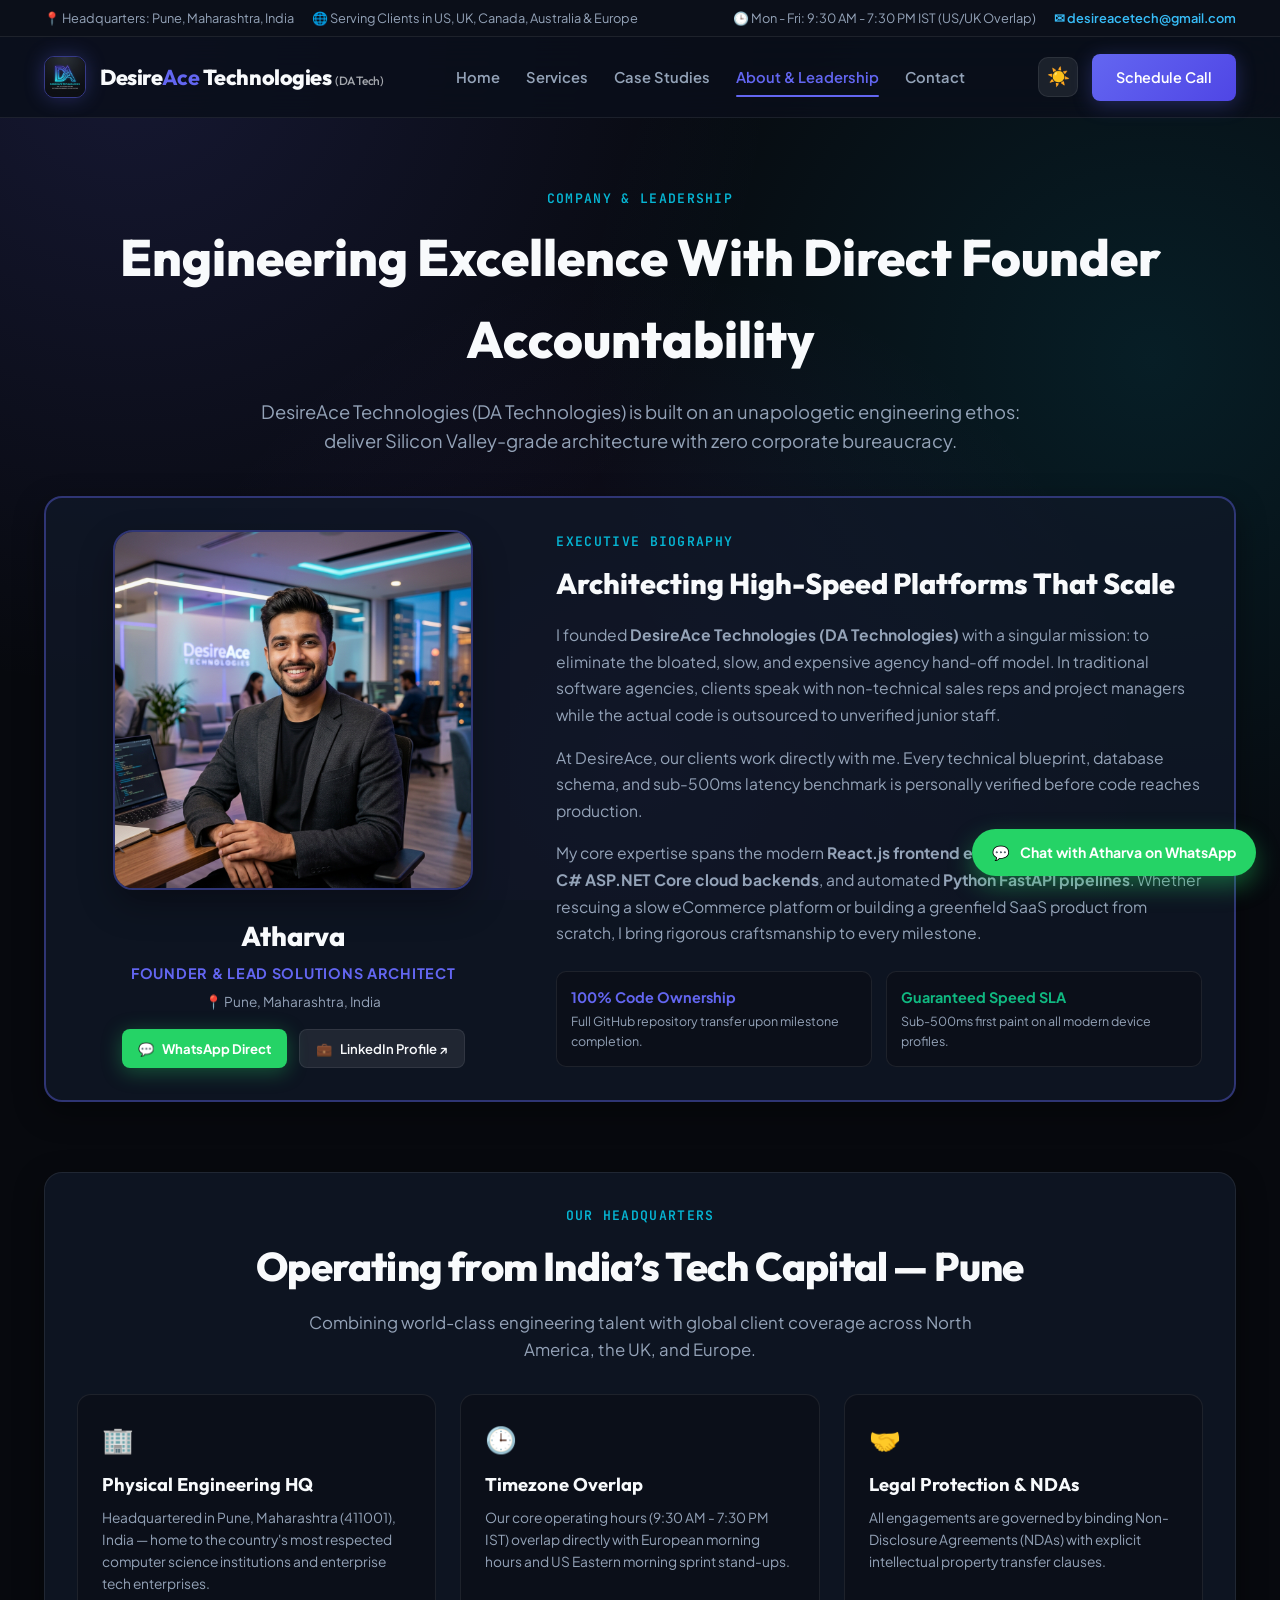
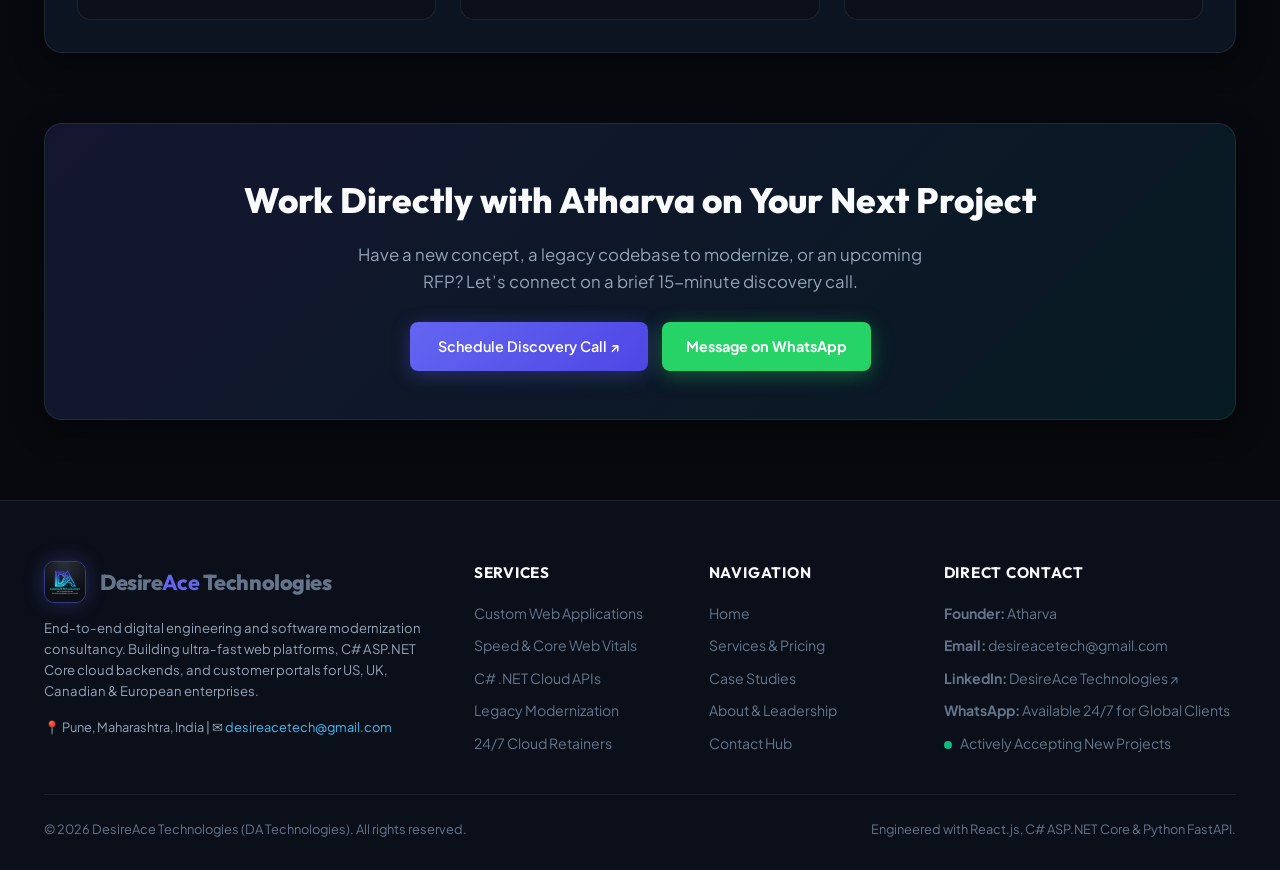
==== about.html @ 4b0fb0dd "Deploy enterprise multi-page website: Light/Dark theme, Services, About, Portfolio, Contact, founder" ====
<!DOCTYPE html>
<html lang="en" data-theme="dark">
<head>
  <meta charset="UTF-8">
  <meta name="viewport" content="width=device-width, initial-scale=1.0">
  
  <title>About & Leadership — DesireAce Technologies</title>
  <meta name="description" content="Meet Atharva, Founder & Lead Solutions Architect at DesireAce Technologies (DA Technologies). Learn about our engineering philosophy, Pune headquarters, and mission to deliver sub-second software for global enterprises.">
  
  <link rel="canonical" href="https://atharvgujare.github.io/desireace-technologies/about.html">
  <link rel="icon" type="image/jpeg" href="assets/logo.jpg">

  <link rel="preconnect" href="https://fonts.googleapis.com">
  <link rel="preconnect" href="https://fonts.gstatic.com" crossorigin>
  <link href="https://fonts.googleapis.com/css2?family=Outfit:wght@300;400;500;600;700;800;900&family=Plus+Jakarta+Sans:wght@300;400;500;600;700&family=JetBrains+Mono:wght@400;500;600&display=swap" rel="stylesheet">

  <link rel="stylesheet" href="css/styles.css">
</head>
<body>

  <!-- Top Utility Bar -->
  <div class="top-bar">
    <div class="container top-bar-inner">
      <div class="top-bar-left">
        <span>📍 Headquarters: Pune, Maharashtra, India</span>
        <span>🌐 Serving Clients in US, UK, Canada, Australia & Europe</span>
      </div>
      <div class="top-bar-right">
        <span>🕒 Mon - Fri: 9:30 AM - 7:30 PM IST (US/UK Overlap)</span>
        <a href="mailto:desireacetech@gmail.com" style="color: var(--accent-blue); font-weight: 600;">✉ desireacetech@gmail.com</a>
      </div>
    </div>
  </div>

  <!-- Navigation -->
  <header>
    <div class="container nav-inner">
      <a href="index.html" class="brand">
        <img src="assets/logo.jpg" alt="DesireAce Technologies Logo">
        <span>Desire<strong style="color: var(--accent-indigo);">Ace</strong> Technologies <span style="font-size: 0.75rem; opacity: 0.65; font-weight: 500;">(DA Tech)</span></span>
      </a>

      <nav class="nav-links">
        <a href="index.html">Home</a>
        <a href="services.html">Services</a>
        <a href="portfolio.html">Case Studies</a>
        <a href="about.html" class="active">About & Leadership</a>
        <a href="contact.html">Contact</a>
      </nav>

      <div class="nav-actions">
        <button class="theme-toggle-btn" aria-label="Toggle Light / Dark Mode">☀️</button>
        <a href="contact.html" class="btn btn-primary">Schedule Call</a>
        <button class="mobile-menu-btn" aria-label="Open Menu">☰</button>
      </div>
    </div>
  </header>

  <!-- Page Hero -->
  <section class="container reveal" style="padding: 70px 0 40px; text-align: center;">
    <div class="section-subtitle">Company & Leadership</div>
    <h1 style="font-family: var(--font-heading); font-size: 3.2rem; font-weight: 800; margin-bottom: 16px;">
      Engineering Excellence With Direct Founder Accountability
    </h1>
    <p style="color: var(--text-muted); font-size: 1.15rem; max-width: 780px; margin: 0 auto;">
      DesireAce Technologies (DA Technologies) is built on an unapologetic engineering ethos: deliver Silicon Valley-grade architecture with zero corporate bureaucracy.
    </p>
  </section>

  <!-- Founder Profile Card Section -->
  <section class="container reveal" style="padding-bottom: 70px;">
    <div class="glass-card" style="display: grid; grid-template-columns: 1fr 1.5fr; gap: 48px; align-items: center; border: 2px solid var(--border-glow);">
      <div style="text-align: center;">
        <img src="assets/founder.jpg" alt="Atharva — Founder of DesireAce Technologies" style="width: 100%; max-width: 360px; border-radius: 20px; object-fit: cover; box-shadow: 0 15px 35px rgba(0,0,0,0.3); border: 2px solid var(--border-glow);">
        
        <div style="margin-top: 18px;">
          <h2 style="font-family: var(--font-heading); font-size: 1.7rem; font-weight: 800;">Atharva</h2>
          <p style="font-size: 0.9rem; color: var(--accent-indigo); font-weight: 700; text-transform: uppercase; letter-spacing: 0.05em; margin-top: 4px;">
            Founder & Lead Solutions Architect
          </p>
          <div style="font-size: 0.85rem; color: var(--text-muted); margin-top: 6px;">
            📍 Pune, Maharashtra, India
          </div>

          <!-- Social and Contact Badges -->
          <div style="display: flex; justify-content: center; gap: 12px; margin-top: 16px; flex-wrap: wrap;">
            <a href="https://wa.me/919999999999?text=Hi%20Atharva%2C%20I%20saw%20your%20profile%20at%20DesireAce%20Technologies%20and%20wanted%20to%20reach%20out." target="_blank" rel="noopener" class="btn btn-whatsapp" style="padding: 8px 16px; font-size: 0.82rem;">
              <span>💬</span> WhatsApp Direct
            </a>
            <a href="https://www.linkedin.com/company/desireace-technologies" target="_blank" rel="noopener" class="btn btn-secondary" style="padding: 8px 16px; font-size: 0.82rem;">
              <span>💼</span> LinkedIn Profile ↗
            </a>
          </div>
        </div>
      </div>

      <div>
        <div class="section-subtitle">Executive Biography</div>
        <h3 style="font-family: var(--font-heading); font-size: 1.8rem; font-weight: 800; margin-bottom: 16px;">
          Architecting High-Speed Platforms That Scale
        </h3>
        <p style="color: var(--text-muted); font-size: 0.98rem; line-height: 1.7; margin-bottom: 16px;">
          I founded <strong>DesireAce Technologies (DA Technologies)</strong> with a singular mission: to eliminate the bloated, slow, and expensive agency hand-off model. In traditional software agencies, clients speak with non-technical sales reps and project managers while the actual code is outsourced to unverified junior staff.
        </p>
        <p style="color: var(--text-muted); font-size: 0.98rem; line-height: 1.7; margin-bottom: 16px;">
          At DesireAce, our clients work directly with me. Every technical blueprint, database schema, and sub-500ms latency benchmark is personally verified before code reaches production.
        </p>
        <p style="color: var(--text-muted); font-size: 0.98rem; line-height: 1.7; margin-bottom: 24px;">
          My core expertise spans the modern <strong>React.js frontend ecosystem</strong>, high-concurrency <strong>C# ASP.NET Core cloud backends</strong>, and automated <strong>Python FastAPI pipelines</strong>. Whether rescuing a slow eCommerce platform or building a greenfield SaaS product from scratch, I bring rigorous craftsmanship to every milestone.
        </p>

        <div style="display: grid; grid-template-columns: 1fr 1fr; gap: 14px;">
          <div style="background: var(--bg-surface); padding: 14px; border-radius: 10px; border: 1px solid var(--border-subtle);">
            <div style="font-weight: 700; font-size: 0.9rem; color: var(--accent-indigo);">100% Code Ownership</div>
            <div style="font-size: 0.78rem; color: var(--text-muted); margin-top: 3px;">Full GitHub repository transfer upon milestone completion.</div>
          </div>
          <div style="background: var(--bg-surface); padding: 14px; border-radius: 10px; border: 1px solid var(--border-subtle);">
            <div style="font-weight: 700; font-size: 0.9rem; color: var(--accent-emerald);">Guaranteed Speed SLA</div>
            <div style="font-size: 0.78rem; color: var(--text-muted); margin-top: 3px;">Sub-500ms first paint on all modern device profiles.</div>
          </div>
        </div>
      </div>
    </div>
  </section>

  <!-- Pune Headquarters & Global Model Section -->
  <section class="container reveal" style="padding-bottom: 70px;">
    <div class="glass-card">
      <div class="section-title" style="margin-bottom: 30px;">
        <div class="section-subtitle">Our Headquarters</div>
        <h2>Operating from India’s Tech Capital — Pune</h2>
        <p>Combining world-class engineering talent with global client coverage across North America, the UK, and Europe.</p>
      </div>

      <div style="display: grid; grid-template-columns: repeat(auto-fit, minmax(280px, 1fr)); gap: 24px;">
        <div style="background: var(--bg-surface); padding: 24px; border-radius: 14px; border: 1px solid var(--border-subtle);">
          <div style="font-size: 1.6rem; margin-bottom: 10px;">🏢</div>
          <h4 style="font-family: var(--font-heading); font-size: 1.15rem; margin-bottom: 8px;">Physical Engineering HQ</h4>
          <p style="font-size: 0.86rem; color: var(--text-muted); line-height: 1.6;">
            Headquartered in Pune, Maharashtra (411001), India — home to the country's most respected computer science institutions and enterprise tech enterprises.
          </p>
        </div>

        <div style="background: var(--bg-surface); padding: 24px; border-radius: 14px; border: 1px solid var(--border-subtle);">
          <div style="font-size: 1.6rem; margin-bottom: 10px;">🕒</div>
          <h4 style="font-family: var(--font-heading); font-size: 1.15rem; margin-bottom: 8px;">Timezone Overlap</h4>
          <p style="font-size: 0.86rem; color: var(--text-muted); line-height: 1.6;">
            Our core operating hours (9:30 AM - 7:30 PM IST) overlap directly with European morning hours and US Eastern morning sprint stand-ups.
          </p>
        </div>

        <div style="background: var(--bg-surface); padding: 24px; border-radius: 14px; border: 1px solid var(--border-subtle);">
          <div style="font-size: 1.6rem; margin-bottom: 10px;">🤝</div>
          <h4 style="font-family: var(--font-heading); font-size: 1.15rem; margin-bottom: 8px;">Legal Protection & NDAs</h4>
          <p style="font-size: 0.86rem; color: var(--text-muted); line-height: 1.6;">
            All engagements are governed by binding Non-Disclosure Agreements (NDAs) with explicit intellectual property transfer clauses.
          </p>
        </div>
      </div>
    </div>
  </section>

  <!-- CTA Banner -->
  <section class="container reveal" style="padding-bottom: 80px;">
    <div class="glass-card" style="text-align: center; padding: 48px; background: linear-gradient(135deg, rgba(99, 102, 241, 0.15), rgba(6, 182, 212, 0.1));">
      <h2 style="font-family: var(--font-heading); font-size: 2.2rem; font-weight: 800; margin-bottom: 14px;">
        Work Directly with Atharva on Your Next Project
      </h2>
      <p style="color: var(--text-muted); font-size: 1.05rem; max-width: 600px; margin: 0 auto 26px;">
        Have a new concept, a legacy codebase to modernize, or an upcoming RFP? Let’s connect on a brief 15-minute discovery call.
      </p>
      <div style="display: flex; justify-content: center; gap: 14px; flex-wrap: wrap;">
        <a href="contact.html" class="btn btn-primary" style="padding: 13px 28px;">Schedule Discovery Call ↗</a>
        <a href="https://wa.me/919999999999?text=Hi%20Atharva%2C%20I%20want%20to%20discuss%20a%20project." target="_blank" rel="noopener" class="btn btn-whatsapp" style="padding: 13px 24px;">Message on WhatsApp</a>
      </div>
    </div>
  </section>

  <!-- Floating WhatsApp Badge -->
  <a href="https://wa.me/919999999999?text=Hi%20Atharva%2C%20I%20visited%20DesireAce%20Technologies%20and%20would%20like%20to%20discuss%20a%20software%20project." target="_blank" rel="noopener" class="whatsapp-float">
    <span>💬</span> Chat with Atharva on WhatsApp
  </a>

  <!-- Footer -->
  <footer>
    <div class="container">
      <div class="footer-grid">
        <div class="footer-col">
          <div class="brand" style="margin-bottom: 14px;">
            <img src="assets/logo.jpg" alt="DesireAce Technologies">
            <span>Desire<strong style="color: var(--accent-indigo);">Ace</strong> Technologies</span>
          </div>
          <p style="font-size: 0.82rem; color: var(--text-muted); line-height: 1.6; margin-bottom: 16px;">
            End-to-end digital engineering and software modernization consultancy. Building ultra-fast web platforms, C# ASP.NET Core cloud backends, and customer portals for US, UK, Canadian & European enterprises.
          </p>
          <div style="font-size: 0.8rem; color: var(--text-muted);">
            📍 Pune, Maharashtra, India | ✉ <a href="mailto:desireacetech@gmail.com" style="color: var(--accent-blue);">desireacetech@gmail.com</a>
          </div>
        </div>

        <div class="footer-col">
          <h5>Services</h5>
          <ul>
            <li><a href="services.html#web-apps">Custom Web Applications</a></li>
            <li><a href="services.html#speed">Speed & Core Web Vitals</a></li>
            <li><a href="services.html#cloud">C# .NET Cloud APIs</a></li>
            <li><a href="services.html#migration">Legacy Modernization</a></li>
            <li><a href="services.html#retainers">24/7 Cloud Retainers</a></li>
          </ul>
        </div>

        <div class="footer-col">
          <h5>Navigation</h5>
          <ul>
            <li><a href="index.html">Home</a></li>
            <li><a href="services.html">Services & Pricing</a></li>
            <li><a href="portfolio.html">Case Studies</a></li>
            <li><a href="about.html">About & Leadership</a></li>
            <li><a href="contact.html">Contact Hub</a></li>
          </ul>
        </div>

        <div class="footer-col">
          <h5>Direct Contact</h5>
          <ul>
            <li><strong>Founder:</strong> Atharva</li>
            <li><strong>Email:</strong> <a href="mailto:desireacetech@gmail.com">desireacetech@gmail.com</a></li>
            <li><strong>LinkedIn:</strong> <a href="https://www.linkedin.com/company/desireace-technologies" target="_blank" rel="noopener">DesireAce Technologies ↗</a></li>
            <li><strong>WhatsApp:</strong> Available 24/7 for Global Clients</li>
            <li><span style="display: inline-block; width: 8px; height: 8px; border-radius: 50%; background: #10b981; margin-right: 6px;"></span> Actively Accepting New Projects</li>
          </ul>
        </div>
      </div>

      <div style="border-top: 1px solid var(--border-subtle); padding-top: 24px; display: flex; justify-content: space-between; align-items: center; flex-wrap: wrap; gap: 12px; font-size: 0.8rem;">
        <p>© 2026 DesireAce Technologies (DA Technologies). All rights reserved.</p>
        <p>Engineered with React.js, C# ASP.NET Core & Python FastAPI.</p>
      </div>
    </div>
  </footer>

  <script src="js/main.js"></script>
</body>
</html>
---- css/styles.css ----
:root, [data-theme="dark"] {
  --font-sans: 'Plus Jakarta Sans', -apple-system, BlinkMacSystemFont, sans-serif;
  --font-heading: 'Outfit', -apple-system, BlinkMacSystemFont, sans-serif;
  --font-mono: 'JetBrains Mono', monospace;

  --bg-dark: #07090e;
  --bg-surface: #0b0f19;
  --bg-card: rgba(16, 24, 40, 0.75);
  --bg-card-hover: rgba(26, 38, 62, 0.9);
  --bg-glass: rgba(10, 15, 26, 0.85);

  --accent-indigo: #6366f1;
  --accent-cyan: #06b6d4;
  --accent-blue: #38bdf8;
  --accent-purple: #8b5cf6;
  --accent-emerald: #10b981;
  --accent-amber: #f59e0b;

  --border-subtle: rgba(255, 255, 255, 0.08);
  --border-glow: rgba(99, 102, 241, 0.4);

  --text-main: #f8fafc;
  --text-muted: #94a3b8;
  --text-subtle: #64748b;

  --card-shadow: 0 10px 30px rgba(0, 0, 0, 0.4);
  --theme-toggle-bg: rgba(255, 255, 255, 0.08);
}

[data-theme="light"] {
  --bg-dark: #ffffff;
  --bg-surface: #f8fafc;
  --bg-card: #ffffff;
  --bg-card-hover: #f1f5f9;
  --bg-glass: rgba(255, 255, 255, 0.9);

  --accent-indigo: #4f46e5;
  --accent-cyan: #0284c7;
  --accent-blue: #0284c7;
  --accent-purple: #7c3aed;
  --accent-emerald: #059669;
  --accent-amber: #d97706;

  --border-subtle: rgba(15, 23, 42, 0.1);
  --border-glow: rgba(79, 70, 229, 0.3);

  --text-main: #0f172a;
  --text-muted: #475569;
  --text-subtle: #64748b;

  --card-shadow: 0 10px 25px rgba(15, 23, 42, 0.06);
  --theme-toggle-bg: rgba(15, 23, 42, 0.06);
}

* {
  box-sizing: border-box;
  margin: 0;
  padding: 0;
}

html {
  scroll-behavior: smooth;
}

body {
  font-family: var(--font-sans);
  background-color: var(--bg-dark);
  color: var(--text-main);
  line-height: 1.6;
  overflow-x: hidden;
  transition: background-color 0.3s ease, color 0.3s ease;
}

[data-theme="dark"] body {
  background-image: 
    radial-gradient(circle at 10% 5%, rgba(99, 102, 241, 0.16) 0%, transparent 45%),
    radial-gradient(circle at 90% 40%, rgba(6, 182, 212, 0.12) 0%, transparent 45%),
    radial-gradient(circle at 50% 85%, rgba(139, 92, 246, 0.1) 0%, transparent 50%);
  background-attachment: fixed;
}

[data-theme="light"] body {
  background-image: 
    radial-gradient(circle at 10% 5%, rgba(99, 102, 241, 0.06) 0%, transparent 45%),
    radial-gradient(circle at 90% 40%, rgba(6, 182, 212, 0.05) 0%, transparent 45%);
  background-attachment: fixed;
}

a {
  color: inherit;
  text-decoration: none;
}

.container {
  max-width: 1240px;
  margin: 0 auto;
  padding: 0 24px;
}

/* Scroll Animations */
.reveal {
  opacity: 0;
  transform: translateY(28px);
  transition: opacity 0.7s cubic-bezier(0.16, 1, 0.3, 1), transform 0.7s cubic-bezier(0.16, 1, 0.3, 1);
  will-change: opacity, transform;
}

.reveal.active {
  opacity: 1;
  transform: translateY(0);
}

/* Top Utility Bar */
.top-bar {
  background: var(--bg-surface);
  border-bottom: 1px solid var(--border-subtle);
  font-size: 0.8rem;
  color: var(--text-muted);
  padding: 8px 0;
  transition: background 0.3s ease;
}

.top-bar-inner {
  display: flex;
  justify-content: space-between;
  align-items: center;
  flex-wrap: wrap;
  gap: 12px;
}

.top-bar-left, .top-bar-right {
  display: flex;
  gap: 18px;
  align-items: center;
}

/* Header & Nav */
header {
  position: sticky;
  top: 0;
  z-index: 1000;
  background: var(--bg-glass);
  backdrop-filter: blur(20px);
  -webkit-backdrop-filter: blur(20px);
  border-bottom: 1px solid var(--border-subtle);
  transition: background 0.3s ease, border-color 0.3s ease;
}

.nav-inner {
  display: flex;
  align-items: center;
  justify-content: space-between;
  height: 80px;
}

.brand {
  display: flex;
  align-items: center;
  gap: 14px;
  font-family: var(--font-heading);
  font-size: 1.35rem;
  font-weight: 800;
  letter-spacing: -0.02em;
}

.brand img {
  width: 42px;
  height: 42px;
  border-radius: 10px;
  object-fit: cover;
  border: 1px solid rgba(99, 102, 241, 0.5);
  box-shadow: 0 0 20px rgba(99, 102, 241, 0.3);
}

.nav-links {
  display: flex;
  align-items: center;
  gap: 26px;
  font-size: 0.92rem;
  font-weight: 600;
  color: var(--text-muted);
}

.nav-links a {
  padding: 6px 0;
  position: relative;
  transition: color 0.2s ease;
}

.nav-links a:hover, .nav-links a.active {
  color: var(--accent-indigo);
}

.nav-links a.active::after {
  content: '';
  position: absolute;
  bottom: -2px;
  left: 0;
  width: 100%;
  height: 2px;
  background: var(--accent-indigo);
  border-radius: 2px;
}

.nav-actions {
  display: flex;
  align-items: center;
  gap: 14px;
}

/* Theme Toggle Button */
.theme-toggle-btn {
  background: var(--theme-toggle-bg);
  border: 1px solid var(--border-subtle);
  color: var(--text-main);
  width: 40px;
  height: 40px;
  border-radius: 10px;
  display: flex;
  align-items: center;
  justify-content: center;
  cursor: pointer;
  font-size: 1.15rem;
  transition: all 0.25s ease;
}

.theme-toggle-btn:hover {
  transform: scale(1.06);
  border-color: var(--accent-indigo);
}

/* Buttons */
.btn {
  display: inline-flex;
  align-items: center;
  justify-content: center;
  gap: 8px;
  padding: 12px 24px;
  border-radius: 8px;
  font-family: var(--font-sans);
  font-size: 0.9rem;
  font-weight: 600;
  cursor: pointer;
  transition: all 0.25s cubic-bezier(0.16, 1, 0.3, 1);
  border: none;
}

.btn-primary {
  background: linear-gradient(135deg, var(--accent-indigo), #4f46e5);
  color: #ffffff !important;
  box-shadow: 0 4px 20px rgba(99, 102, 241, 0.3);
}

.btn-primary:hover {
  transform: translateY(-2px);
  box-shadow: 0 6px 25px rgba(99, 102, 241, 0.45);
}

.btn-secondary {
  background: var(--theme-toggle-bg);
  color: var(--text-main);
  border: 1px solid var(--border-subtle);
}

.btn-secondary:hover {
  background: rgba(99, 102, 241, 0.1);
  border-color: var(--accent-indigo);
}

.btn-whatsapp {
  background: #25d366;
  color: #ffffff !important;
  box-shadow: 0 4px 20px rgba(37, 211, 102, 0.35);
  font-weight: 700;
}

.btn-whatsapp:hover {
  background: #20ba5a;
  transform: translateY(-2px);
}

/* Section Common Styling */
.section-title {
  text-align: center;
  margin-bottom: 50px;
}

.section-subtitle {
  font-size: 0.82rem;
  font-family: var(--font-mono);
  color: var(--accent-cyan);
  text-transform: uppercase;
  letter-spacing: 0.1em;
  margin-bottom: 8px;
  font-weight: 600;
}

.section-title h2 {
  font-family: var(--font-heading);
  font-size: 2.5rem;
  font-weight: 800;
  letter-spacing: -0.02em;
  margin-bottom: 12px;
  color: var(--text-main);
}

.section-title p {
  color: var(--text-muted);
  max-width: 680px;
  margin: 0 auto;
  font-size: 1.05rem;
}

/* Cards & Glass Panels */
.glass-card {
  background: var(--bg-card);
  border: 1px solid var(--border-subtle);
  border-radius: 18px;
  padding: 32px;
  box-shadow: var(--card-shadow);
  backdrop-filter: blur(14px);
  transition: all 0.3s ease;
}

.glass-card:hover {
  border-color: var(--border-glow);
  transform: translateY(-4px);
}

/* Floating WhatsApp Badge */
.whatsapp-float {
  position: fixed;
  bottom: 24px;
  right: 24px;
  background: #25d366;
  color: #fff;
  border-radius: 50px;
  padding: 12px 20px;
  display: flex;
  align-items: center;
  gap: 10px;
  font-weight: 700;
  font-size: 0.88rem;
  box-shadow: 0 10px 25px rgba(37, 211, 102, 0.4);
  z-index: 9999;
  transition: all 0.25s ease;
}

.whatsapp-float:hover {
  transform: translateY(-3px) scale(1.03);
  box-shadow: 0 14px 30px rgba(37, 211, 102, 0.55);
}

/* Footer */
footer {
  border-top: 1px solid var(--border-subtle);
  background: var(--bg-surface);
  padding: 60px 0 30px;
  color: var(--text-subtle);
  font-size: 0.88rem;
  transition: background 0.3s ease;
}

.footer-grid {
  display: grid;
  grid-template-columns: 2fr 1fr 1fr 1.5fr;
  gap: 40px;
  margin-bottom: 40px;
}

.footer-col h5 {
  color: var(--text-main);
  font-family: var(--font-heading);
  font-size: 0.95rem;
  font-weight: 700;
  margin-bottom: 16px;
  text-transform: uppercase;
  letter-spacing: 0.05em;
}

.footer-col ul {
  list-style: none;
  display: flex;
  flex-direction: column;
  gap: 10px;
}

.footer-col ul a:hover {
  color: var(--accent-indigo);
}

/* Mobile Responsive */
.mobile-menu-btn {
  display: none;
  background: none;
  border: none;
  color: var(--text-main);
  font-size: 1.5rem;
  cursor: pointer;
}

@media (max-width: 960px) {
  .nav-links { display: none; }
  .mobile-menu-btn { display: block; }
  .footer-grid { grid-template-columns: 1fr 1fr; }
}

@media (max-width: 640px) {
  .footer-grid { grid-template-columns: 1fr; }
  .top-bar-left { display: none; }
}
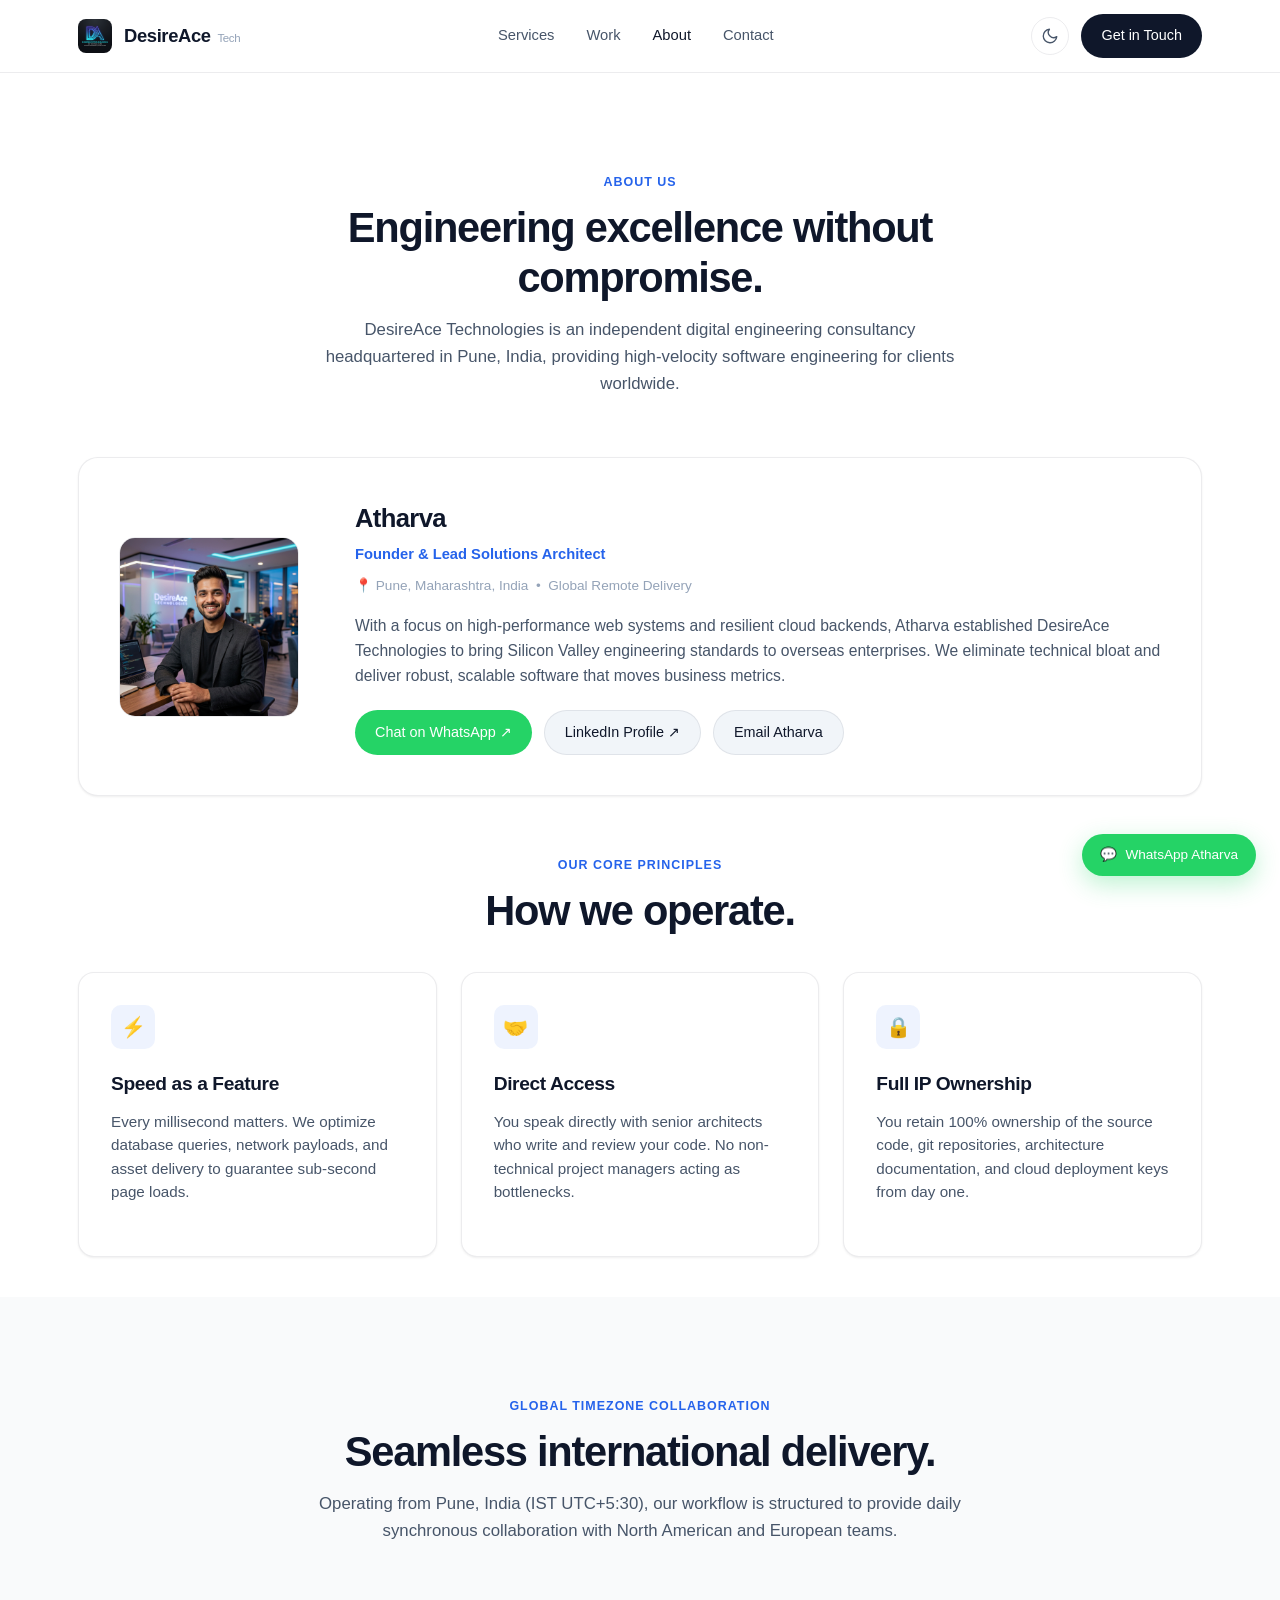
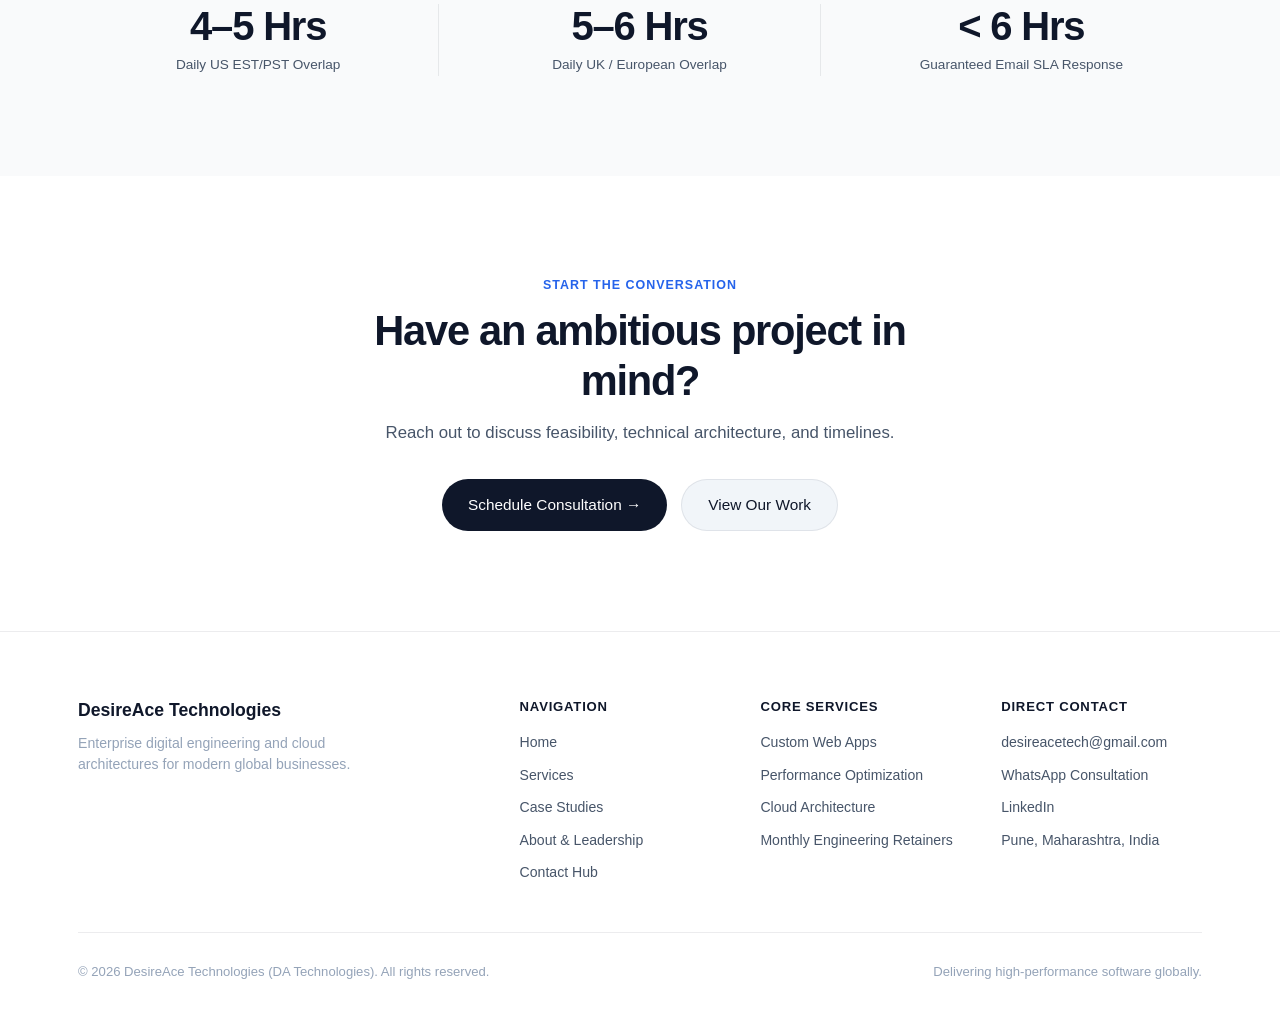
==== commit dbda1c3d: "Overhaul design to ultra-clean Apple/Linear minimalist aesthetic: remove top bar, SVG theme toggle, " ====
--- a/about.html
+++ b/about.html
@@ -1,219 +1,150 @@
 <!DOCTYPE html>
-<html lang="en" data-theme="dark">
+<html lang="en" data-theme="light">
 <head>
   <meta charset="UTF-8">
   <meta name="viewport" content="width=device-width, initial-scale=1.0">
-  
   <title>About & Leadership — DesireAce Technologies</title>
-  <meta name="description" content="Meet Atharva, Founder & Lead Solutions Architect at DesireAce Technologies (DA Technologies). Learn about our engineering philosophy, Pune headquarters, and mission to deliver sub-second software for global enterprises.">
-  
-  <link rel="canonical" href="https://atharvgujare.github.io/desireace-technologies/about.html">
+  <meta name="description" content="Meet Atharva, Founder & Lead Solutions Architect at DesireAce Technologies, a digital engineering consultancy based in Pune, India.">
+  <link rel="stylesheet" href="css/styles.css">
   <link rel="icon" type="image/jpeg" href="assets/logo.jpg">
-
-  <link rel="preconnect" href="https://fonts.googleapis.com">
-  <link rel="preconnect" href="https://fonts.gstatic.com" crossorigin>
-  <link href="https://fonts.googleapis.com/css2?family=Outfit:wght@300;400;500;600;700;800;900&family=Plus+Jakarta+Sans:wght@300;400;500;600;700&family=JetBrains+Mono:wght@400;500;600&display=swap" rel="stylesheet">
-
-  <link rel="stylesheet" href="css/styles.css">
 </head>
 <body>
 
-  <!-- Top Utility Bar -->
-  <div class="top-bar">
-    <div class="container top-bar-inner">
-      <div class="top-bar-left">
-        <span>📍 Headquarters: Pune, Maharashtra, India</span>
-        <span>🌐 Serving Clients in US, UK, Canada, Australia & Europe</span>
-      </div>
-      <div class="top-bar-right">
-        <span>🕒 Mon - Fri: 9:30 AM - 7:30 PM IST (US/UK Overlap)</span>
-        <a href="mailto:desireacetech@gmail.com" style="color: var(--accent-blue); font-weight: 600;">✉ desireacetech@gmail.com</a>
-      </div>
-    </div>
-  </div>
-
-  <!-- Navigation -->
+  <!-- Navigation Header -->
   <header>
     <div class="container nav-inner">
       <a href="index.html" class="brand">
-        <img src="assets/logo.jpg" alt="DesireAce Technologies Logo">
-        <span>Desire<strong style="color: var(--accent-indigo);">Ace</strong> Technologies <span style="font-size: 0.75rem; opacity: 0.65; font-weight: 500;">(DA Tech)</span></span>
+        <img src="assets/logo.jpg" alt="DesireAce Technologies">
+        <span>DesireAce <span class="brand-badge">Tech</span></span>
       </a>
 
       <nav class="nav-links">
-        <a href="index.html">Home</a>
         <a href="services.html">Services</a>
-        <a href="portfolio.html">Case Studies</a>
-        <a href="about.html" class="active">About & Leadership</a>
+        <a href="portfolio.html">Work</a>
+        <a href="about.html">About</a>
         <a href="contact.html">Contact</a>
       </nav>
 
       <div class="nav-actions">
-        <button class="theme-toggle-btn" aria-label="Toggle Light / Dark Mode">☀️</button>
-        <a href="contact.html" class="btn btn-primary">Schedule Call</a>
-        <button class="mobile-menu-btn" aria-label="Open Menu">☰</button>
+        <button class="theme-toggle-btn" id="theme-toggle" aria-label="Toggle theme"></button>
+        <a href="contact.html" class="btn btn-primary">Get in Touch</a>
+        <button class="mobile-menu-btn" aria-label="Open menu">
+          <svg viewBox="0 0 24 24"><line x1="3" y1="12" x2="21" y2="12"></line><line x1="3" y1="6" x2="21" y2="6"></line><line x1="3" y1="18" x2="21" y2="18"></line></svg>
+        </button>
       </div>
     </div>
   </header>
 
-  <!-- Page Hero -->
-  <section class="container reveal" style="padding: 70px 0 40px; text-align: center;">
-    <div class="section-subtitle">Company & Leadership</div>
-    <h1 style="font-family: var(--font-heading); font-size: 3.2rem; font-weight: 800; margin-bottom: 16px;">
-      Engineering Excellence With Direct Founder Accountability
-    </h1>
-    <p style="color: var(--text-muted); font-size: 1.15rem; max-width: 780px; margin: 0 auto;">
-      DesireAce Technologies (DA Technologies) is built on an unapologetic engineering ethos: deliver Silicon Valley-grade architecture with zero corporate bureaucracy.
-    </p>
-  </section>
+  <!-- Page Header -->
+  <section class="section" style="padding-bottom: 40px;">
+    <div class="container">
+      <div class="section-header">
+        <span class="section-tag">ABOUT US</span>
+        <h2>Engineering excellence without compromise.</h2>
+        <p>DesireAce Technologies is an independent digital engineering consultancy headquartered in Pune, India, providing high-velocity software engineering for clients worldwide.</p>
+      </div>
 
-  <!-- Founder Profile Card Section -->
-  <section class="container reveal" style="padding-bottom: 70px;">
-    <div class="glass-card" style="display: grid; grid-template-columns: 1fr 1.5fr; gap: 48px; align-items: center; border: 2px solid var(--border-glow);">
-      <div style="text-align: center;">
-        <img src="assets/founder.jpg" alt="Atharva — Founder of DesireAce Technologies" style="width: 100%; max-width: 360px; border-radius: 20px; object-fit: cover; box-shadow: 0 15px 35px rgba(0,0,0,0.3); border: 2px solid var(--border-glow);">
-        
-        <div style="margin-top: 18px;">
-          <h2 style="font-family: var(--font-heading); font-size: 1.7rem; font-weight: 800;">Atharva</h2>
-          <p style="font-size: 0.9rem; color: var(--accent-indigo); font-weight: 700; text-transform: uppercase; letter-spacing: 0.05em; margin-top: 4px;">
-            Founder & Lead Solutions Architect
+      <!-- Executive Leadership Card -->
+      <div class="founder-card" style="margin-bottom: 60px;">
+        <img src="assets/founder.jpg" alt="Atharva - Founder & Lead Solutions Architect" class="founder-photo">
+        <div class="founder-info">
+          <h3>Atharva</h3>
+          <div class="founder-title">Founder & Lead Solutions Architect</div>
+          <div class="founder-location">📍 Pune, Maharashtra, India &nbsp;•&nbsp; Global Remote Delivery</div>
+          <p class="founder-bio">
+            With a focus on high-performance web systems and resilient cloud backends, Atharva established DesireAce Technologies to bring Silicon Valley engineering standards to overseas enterprises. We eliminate technical bloat and deliver robust, scalable software that moves business metrics.
           </p>
-          <div style="font-size: 0.85rem; color: var(--text-muted); margin-top: 6px;">
-            📍 Pune, Maharashtra, India
-          </div>
-
-          <!-- Social and Contact Badges -->
-          <div style="display: flex; justify-content: center; gap: 12px; margin-top: 16px; flex-wrap: wrap;">
-            <a href="https://wa.me/919999999999?text=Hi%20Atharva%2C%20I%20saw%20your%20profile%20at%20DesireAce%20Technologies%20and%20wanted%20to%20reach%20out." target="_blank" rel="noopener" class="btn btn-whatsapp" style="padding: 8px 16px; font-size: 0.82rem;">
-              <span>💬</span> WhatsApp Direct
-            </a>
-            <a href="https://www.linkedin.com/company/desireace-technologies" target="_blank" rel="noopener" class="btn btn-secondary" style="padding: 8px 16px; font-size: 0.82rem;">
-              <span>💼</span> LinkedIn Profile ↗
-            </a>
+          <div class="founder-actions">
+            <a href="https://wa.me/919999999999?text=Hi%20Atharva%2C%20I%20would%20like%20to%20discuss%20a%20project." target="_blank" rel="noopener" class="btn btn-whatsapp">Chat on WhatsApp ↗</a>
+            <a href="https://www.linkedin.com/company/desireace-technologies" target="_blank" rel="noopener" class="btn btn-secondary">LinkedIn Profile ↗</a>
+            <a href="mailto:desireacetech@gmail.com" class="btn btn-secondary">Email Atharva</a>
           </div>
         </div>
       </div>
 
-      <div>
-        <div class="section-subtitle">Executive Biography</div>
-        <h3 style="font-family: var(--font-heading); font-size: 1.8rem; font-weight: 800; margin-bottom: 16px;">
-          Architecting High-Speed Platforms That Scale
-        </h3>
-        <p style="color: var(--text-muted); font-size: 0.98rem; line-height: 1.7; margin-bottom: 16px;">
-          I founded <strong>DesireAce Technologies (DA Technologies)</strong> with a singular mission: to eliminate the bloated, slow, and expensive agency hand-off model. In traditional software agencies, clients speak with non-technical sales reps and project managers while the actual code is outsourced to unverified junior staff.
-        </p>
-        <p style="color: var(--text-muted); font-size: 0.98rem; line-height: 1.7; margin-bottom: 16px;">
-          At DesireAce, our clients work directly with me. Every technical blueprint, database schema, and sub-500ms latency benchmark is personally verified before code reaches production.
-        </p>
-        <p style="color: var(--text-muted); font-size: 0.98rem; line-height: 1.7; margin-bottom: 24px;">
-          My core expertise spans the modern <strong>React.js frontend ecosystem</strong>, high-concurrency <strong>C# ASP.NET Core cloud backends</strong>, and automated <strong>Python FastAPI pipelines</strong>. Whether rescuing a slow eCommerce platform or building a greenfield SaaS product from scratch, I bring rigorous craftsmanship to every milestone.
-        </p>
+      <!-- Engineering Principles Grid -->
+      <div class="section-header" style="margin-bottom: 36px;">
+        <span class="section-tag">OUR CORE PRINCIPLES</span>
+        <h2>How we operate.</h2>
+      </div>
 
-        <div style="display: grid; grid-template-columns: 1fr 1fr; gap: 14px;">
-          <div style="background: var(--bg-surface); padding: 14px; border-radius: 10px; border: 1px solid var(--border-subtle);">
-            <div style="font-weight: 700; font-size: 0.9rem; color: var(--accent-indigo);">100% Code Ownership</div>
-            <div style="font-size: 0.78rem; color: var(--text-muted); margin-top: 3px;">Full GitHub repository transfer upon milestone completion.</div>
-          </div>
-          <div style="background: var(--bg-surface); padding: 14px; border-radius: 10px; border: 1px solid var(--border-subtle);">
-            <div style="font-weight: 700; font-size: 0.9rem; color: var(--accent-emerald);">Guaranteed Speed SLA</div>
-            <div style="font-size: 0.78rem; color: var(--text-muted); margin-top: 3px;">Sub-500ms first paint on all modern device profiles.</div>
-          </div>
+      <div class="cards-grid">
+        <div class="card">
+          <div class="card-icon">⚡</div>
+          <h3>Speed as a Feature</h3>
+          <p>Every millisecond matters. We optimize database queries, network payloads, and asset delivery to guarantee sub-second page loads.</p>
+        </div>
+
+        <div class="card">
+          <div class="card-icon">🤝</div>
+          <h3>Direct Access</h3>
+          <p>You speak directly with senior architects who write and review your code. No non-technical project managers acting as bottlenecks.</p>
+        </div>
+
+        <div class="card">
+          <div class="card-icon">🔒</div>
+          <h3>Full IP Ownership</h3>
+          <p>You retain 100% ownership of the source code, git repositories, architecture documentation, and cloud deployment keys from day one.</p>
         </div>
       </div>
     </div>
   </section>
 
-  <!-- Pune Headquarters & Global Model Section -->
-  <section class="container reveal" style="padding-bottom: 70px;">
-    <div class="glass-card">
-      <div class="section-title" style="margin-bottom: 30px;">
-        <div class="section-subtitle">Our Headquarters</div>
-        <h2>Operating from India’s Tech Capital — Pune</h2>
-        <p>Combining world-class engineering talent with global client coverage across North America, the UK, and Europe.</p>
+  <!-- Global Collaboration Strip -->
+  <section class="section section-alt">
+    <div class="container">
+      <div class="section-header">
+        <span class="section-tag">GLOBAL TIMEZONE COLLABORATION</span>
+        <h2>Seamless international delivery.</h2>
+        <p>Operating from Pune, India (IST UTC+5:30), our workflow is structured to provide daily synchronous collaboration with North American and European teams.</p>
       </div>
 
-      <div style="display: grid; grid-template-columns: repeat(auto-fit, minmax(280px, 1fr)); gap: 24px;">
-        <div style="background: var(--bg-surface); padding: 24px; border-radius: 14px; border: 1px solid var(--border-subtle);">
-          <div style="font-size: 1.6rem; margin-bottom: 10px;">🏢</div>
-          <h4 style="font-family: var(--font-heading); font-size: 1.15rem; margin-bottom: 8px;">Physical Engineering HQ</h4>
-          <p style="font-size: 0.86rem; color: var(--text-muted); line-height: 1.6;">
-            Headquartered in Pune, Maharashtra (411001), India — home to the country's most respected computer science institutions and enterprise tech enterprises.
-          </p>
+      <div class="metrics-grid" style="grid-template-columns: repeat(3, 1fr);">
+        <div class="metric-item">
+          <div class="metric-value">4–5 Hrs</div>
+          <div class="metric-label">Daily US EST/PST Overlap</div>
         </div>
-
-        <div style="background: var(--bg-surface); padding: 24px; border-radius: 14px; border: 1px solid var(--border-subtle);">
-          <div style="font-size: 1.6rem; margin-bottom: 10px;">🕒</div>
-          <h4 style="font-family: var(--font-heading); font-size: 1.15rem; margin-bottom: 8px;">Timezone Overlap</h4>
-          <p style="font-size: 0.86rem; color: var(--text-muted); line-height: 1.6;">
-            Our core operating hours (9:30 AM - 7:30 PM IST) overlap directly with European morning hours and US Eastern morning sprint stand-ups.
-          </p>
+        <div class="metric-item">
+          <div class="metric-value">5–6 Hrs</div>
+          <div class="metric-label">Daily UK / European Overlap</div>
         </div>
-
-        <div style="background: var(--bg-surface); padding: 24px; border-radius: 14px; border: 1px solid var(--border-subtle);">
-          <div style="font-size: 1.6rem; margin-bottom: 10px;">🤝</div>
-          <h4 style="font-family: var(--font-heading); font-size: 1.15rem; margin-bottom: 8px;">Legal Protection & NDAs</h4>
-          <p style="font-size: 0.86rem; color: var(--text-muted); line-height: 1.6;">
-            All engagements are governed by binding Non-Disclosure Agreements (NDAs) with explicit intellectual property transfer clauses.
-          </p>
+        <div class="metric-item">
+          <div class="metric-value">&lt; 6 Hrs</div>
+          <div class="metric-label">Guaranteed Email SLA Response</div>
         </div>
       </div>
     </div>
   </section>
 
-  <!-- CTA Banner -->
-  <section class="container reveal" style="padding-bottom: 80px;">
-    <div class="glass-card" style="text-align: center; padding: 48px; background: linear-gradient(135deg, rgba(99, 102, 241, 0.15), rgba(6, 182, 212, 0.1));">
-      <h2 style="font-family: var(--font-heading); font-size: 2.2rem; font-weight: 800; margin-bottom: 14px;">
-        Work Directly with Atharva on Your Next Project
-      </h2>
-      <p style="color: var(--text-muted); font-size: 1.05rem; max-width: 600px; margin: 0 auto 26px;">
-        Have a new concept, a legacy codebase to modernize, or an upcoming RFP? Let’s connect on a brief 15-minute discovery call.
-      </p>
-      <div style="display: flex; justify-content: center; gap: 14px; flex-wrap: wrap;">
-        <a href="contact.html" class="btn btn-primary" style="padding: 13px 28px;">Schedule Discovery Call ↗</a>
-        <a href="https://wa.me/919999999999?text=Hi%20Atharva%2C%20I%20want%20to%20discuss%20a%20project." target="_blank" rel="noopener" class="btn btn-whatsapp" style="padding: 13px 24px;">Message on WhatsApp</a>
+  <!-- CTA Section -->
+  <section class="section" style="text-align: center;">
+    <div class="container">
+      <div class="section-header" style="margin-bottom: 32px;">
+        <span class="section-tag">START THE CONVERSATION</span>
+        <h2>Have an ambitious project in mind?</h2>
+        <p>Reach out to discuss feasibility, technical architecture, and timelines.</p>
+      </div>
+      <div style="display: flex; gap: 14px; justify-content: center; flex-wrap: wrap;">
+        <a href="contact.html" class="btn btn-primary btn-lg">Schedule Consultation →</a>
+        <a href="portfolio.html" class="btn btn-secondary btn-lg">View Our Work</a>
       </div>
     </div>
   </section>
 
-  <!-- Floating WhatsApp Badge -->
-  <a href="https://wa.me/919999999999?text=Hi%20Atharva%2C%20I%20visited%20DesireAce%20Technologies%20and%20would%20like%20to%20discuss%20a%20software%20project." target="_blank" rel="noopener" class="whatsapp-float">
-    <span>💬</span> Chat with Atharva on WhatsApp
-  </a>
-
-  <!-- Footer -->
+  <!-- Minimalist Footer -->
   <footer>
     <div class="container">
-      <div class="footer-grid">
-        <div class="footer-col">
-          <div class="brand" style="margin-bottom: 14px;">
-            <img src="assets/logo.jpg" alt="DesireAce Technologies">
-            <span>Desire<strong style="color: var(--accent-indigo);">Ace</strong> Technologies</span>
-          </div>
-          <p style="font-size: 0.82rem; color: var(--text-muted); line-height: 1.6; margin-bottom: 16px;">
-            End-to-end digital engineering and software modernization consultancy. Building ultra-fast web platforms, C# ASP.NET Core cloud backends, and customer portals for US, UK, Canadian & European enterprises.
-          </p>
-          <div style="font-size: 0.8rem; color: var(--text-muted);">
-            📍 Pune, Maharashtra, India | ✉ <a href="mailto:desireacetech@gmail.com" style="color: var(--accent-blue);">desireacetech@gmail.com</a>
-          </div>
-        </div>
-
-        <div class="footer-col">
-          <h5>Services</h5>
-          <ul>
-            <li><a href="services.html#web-apps">Custom Web Applications</a></li>
-            <li><a href="services.html#speed">Speed & Core Web Vitals</a></li>
-            <li><a href="services.html#cloud">C# .NET Cloud APIs</a></li>
-            <li><a href="services.html#migration">Legacy Modernization</a></li>
-            <li><a href="services.html#retainers">24/7 Cloud Retainers</a></li>
-          </ul>
+      <div class="footer-top">
+        <div class="footer-brand">
+          <h4>DesireAce Technologies</h4>
+          <p>Enterprise digital engineering and cloud architectures for modern global businesses.</p>
         </div>
 
         <div class="footer-col">
           <h5>Navigation</h5>
           <ul>
             <li><a href="index.html">Home</a></li>
-            <li><a href="services.html">Services & Pricing</a></li>
+            <li><a href="services.html">Services</a></li>
             <li><a href="portfolio.html">Case Studies</a></li>
             <li><a href="about.html">About & Leadership</a></li>
             <li><a href="contact.html">Contact Hub</a></li>
@@ -221,24 +152,39 @@
         </div>
 
         <div class="footer-col">
+          <h5>Core Services</h5>
+          <ul>
+            <li><a href="services.html">Custom Web Apps</a></li>
+            <li><a href="services.html">Performance Optimization</a></li>
+            <li><a href="services.html">Cloud Architecture</a></li>
+            <li><a href="services.html">Monthly Engineering Retainers</a></li>
+          </ul>
+        </div>
+
+        <div class="footer-col">
           <h5>Direct Contact</h5>
           <ul>
-            <li><strong>Founder:</strong> Atharva</li>
-            <li><strong>Email:</strong> <a href="mailto:desireacetech@gmail.com">desireacetech@gmail.com</a></li>
-            <li><strong>LinkedIn:</strong> <a href="https://www.linkedin.com/company/desireace-technologies" target="_blank" rel="noopener">DesireAce Technologies ↗</a></li>
-            <li><strong>WhatsApp:</strong> Available 24/7 for Global Clients</li>
-            <li><span style="display: inline-block; width: 8px; height: 8px; border-radius: 50%; background: #10b981; margin-right: 6px;"></span> Actively Accepting New Projects</li>
+            <li><a href="mailto:desireacetech@gmail.com">desireacetech@gmail.com</a></li>
+            <li><a href="https://wa.me/919999999999" target="_blank" rel="noopener">WhatsApp Consultation</a></li>
+            <li><a href="https://www.linkedin.com/company/desireace-technologies" target="_blank" rel="noopener">LinkedIn</a></li>
+            <li><span>Pune, Maharashtra, India</span></li>
           </ul>
         </div>
       </div>
 
-      <div style="border-top: 1px solid var(--border-subtle); padding-top: 24px; display: flex; justify-content: space-between; align-items: center; flex-wrap: wrap; gap: 12px; font-size: 0.8rem;">
-        <p>© 2026 DesireAce Technologies (DA Technologies). All rights reserved.</p>
-        <p>Engineered with React.js, C# ASP.NET Core & Python FastAPI.</p>
+      <div class="footer-bottom">
+        <span>© 2026 DesireAce Technologies (DA Technologies). All rights reserved.</span>
+        <span>Delivering high-performance software globally.</span>
       </div>
     </div>
   </footer>
 
+  <!-- Subtle Floating WhatsApp -->
+  <a href="https://wa.me/919999999999?text=Hi%20Atharva%2C%20I%20would%20like%20to%20discuss%20a%20project." target="_blank" rel="noopener" class="whatsapp-float">
+    <span>💬</span>
+    <span>WhatsApp Atharva</span>
+  </a>
+
   <script src="js/main.js"></script>
 </body>
 </html>
--- a/css/styles.css
+++ b/css/styles.css
@@ -1,58 +1,79 @@
-:root, [data-theme="dark"] {
-  --font-sans: 'Plus Jakarta Sans', -apple-system, BlinkMacSystemFont, sans-serif;
-  --font-heading: 'Outfit', -apple-system, BlinkMacSystemFont, sans-serif;
-  --font-mono: 'JetBrains Mono', monospace;
-
-  --bg-dark: #07090e;
-  --bg-surface: #0b0f19;
-  --bg-card: rgba(16, 24, 40, 0.75);
-  --bg-card-hover: rgba(26, 38, 62, 0.9);
-  --bg-glass: rgba(10, 15, 26, 0.85);
-
-  --accent-indigo: #6366f1;
-  --accent-cyan: #06b6d4;
-  --accent-blue: #38bdf8;
-  --accent-purple: #8b5cf6;
-  --accent-emerald: #10b981;
-  --accent-amber: #f59e0b;
-
-  --border-subtle: rgba(255, 255, 255, 0.08);
-  --border-glow: rgba(99, 102, 241, 0.4);
-
-  --text-main: #f8fafc;
-  --text-muted: #94a3b8;
-  --text-subtle: #64748b;
-
-  --card-shadow: 0 10px 30px rgba(0, 0, 0, 0.4);
-  --theme-toggle-bg: rgba(255, 255, 255, 0.08);
-}
-
-[data-theme="light"] {
-  --bg-dark: #ffffff;
-  --bg-surface: #f8fafc;
+/* ===================================================================
+   DESIREACE TECHNOLOGIES - ENTERPRISE DESIGN SYSTEM
+   Inspired by Apple, Linear, Stripe, Google & Deloitte
+   =================================================================== */
+
+:root, [data-theme="light"] {
+  --font-sans: -apple-system, BlinkMacSystemFont, "Segoe UI", Roboto, "Helvetica Neue", Arial, sans-serif;
+  --font-mono: ui-monospace, SFMono-Regular, Menlo, Monaco, Consolas, monospace;
+
+  /* Palette - Light (Default) */
+  --bg-canvas: #ffffff;
+  --bg-surface: #f9fafb;
   --bg-card: #ffffff;
-  --bg-card-hover: #f1f5f9;
-  --bg-glass: rgba(255, 255, 255, 0.9);
-
-  --accent-indigo: #4f46e5;
-  --accent-cyan: #0284c7;
-  --accent-blue: #0284c7;
-  --accent-purple: #7c3aed;
-  --accent-emerald: #059669;
-  --accent-amber: #d97706;
-
-  --border-subtle: rgba(15, 23, 42, 0.1);
-  --border-glow: rgba(79, 70, 229, 0.3);
-
-  --text-main: #0f172a;
-  --text-muted: #475569;
-  --text-subtle: #64748b;
-
-  --card-shadow: 0 10px 25px rgba(15, 23, 42, 0.06);
-  --theme-toggle-bg: rgba(15, 23, 42, 0.06);
-}
-
-* {
+  --bg-card-hover: #fcfcfd;
+  --bg-nav: rgba(255, 255, 255, 0.82);
+
+  --text-primary: #0f172a;
+  --text-secondary: #475569;
+  --text-tertiary: #94a3b8;
+
+  --border: rgba(15, 23, 42, 0.08);
+  --border-hover: rgba(15, 23, 42, 0.16);
+
+  --accent: #2563eb;
+  --accent-subtle: rgba(37, 99, 235, 0.08);
+
+  --btn-primary-bg: #0f172a;
+  --btn-primary-text: #ffffff;
+  --btn-primary-hover: #1e293b;
+
+  --btn-secondary-bg: #f1f5f9;
+  --btn-secondary-text: #0f172a;
+  --btn-secondary-hover: #e2e8f0;
+
+  --card-shadow: 0 1px 3px rgba(0, 0, 0, 0.04), 0 1px 2px rgba(0, 0, 0, 0.03);
+  --card-hover-shadow: 0 12px 24px -6px rgba(0, 0, 0, 0.06);
+
+  --tag-bg: #f1f5f9;
+  --tag-text: #475569;
+}
+
+[data-theme="dark"] {
+  /* Palette - Dark (Deep Obsidian) */
+  --bg-canvas: #090a0f;
+  --bg-surface: #11141c;
+  --bg-card: #141722;
+  --bg-card-hover: #191e2b;
+  --bg-nav: rgba(9, 10, 15, 0.82);
+
+  --text-primary: #f8fafc;
+  --text-secondary: #94a3b8;
+  --text-tertiary: #64748b;
+
+  --border: rgba(255, 255, 255, 0.08);
+  --border-hover: rgba(255, 255, 255, 0.18);
+
+  --accent: #3b82f6;
+  --accent-subtle: rgba(59, 130, 246, 0.12);
+
+  --btn-primary-bg: #ffffff;
+  --btn-primary-text: #090a0f;
+  --btn-primary-hover: #f1f5f9;
+
+  --btn-secondary-bg: rgba(255, 255, 255, 0.06);
+  --btn-secondary-text: #f8fafc;
+  --btn-secondary-hover: rgba(255, 255, 255, 0.12);
+
+  --card-shadow: 0 4px 20px rgba(0, 0, 0, 0.35);
+  --card-hover-shadow: 0 16px 36px rgba(0, 0, 0, 0.55);
+
+  --tag-bg: rgba(255, 255, 255, 0.06);
+  --tag-text: #94a3b8;
+}
+
+/* Base Reset */
+*, *::before, *::after {
   box-sizing: border-box;
   margin: 0;
   padding: 0;
@@ -64,44 +85,37 @@
 
 body {
   font-family: var(--font-sans);
-  background-color: var(--bg-dark);
-  color: var(--text-main);
+  background-color: var(--bg-canvas);
+  color: var(--text-primary);
   line-height: 1.6;
+  -webkit-font-smoothing: antialiased;
+  -moz-osx-font-smoothing: grayscale;
+  transition: background-color 0.25s ease, color 0.25s ease;
   overflow-x: hidden;
-  transition: background-color 0.3s ease, color 0.3s ease;
-}
-
-[data-theme="dark"] body {
-  background-image: 
-    radial-gradient(circle at 10% 5%, rgba(99, 102, 241, 0.16) 0%, transparent 45%),
-    radial-gradient(circle at 90% 40%, rgba(6, 182, 212, 0.12) 0%, transparent 45%),
-    radial-gradient(circle at 50% 85%, rgba(139, 92, 246, 0.1) 0%, transparent 50%);
-  background-attachment: fixed;
-}
-
-[data-theme="light"] body {
-  background-image: 
-    radial-gradient(circle at 10% 5%, rgba(99, 102, 241, 0.06) 0%, transparent 45%),
-    radial-gradient(circle at 90% 40%, rgba(6, 182, 212, 0.05) 0%, transparent 45%);
-  background-attachment: fixed;
 }
 
 a {
   color: inherit;
   text-decoration: none;
+  transition: color 0.2s ease;
+}
+
+img {
+  max-width: 100%;
+  display: block;
 }
 
 .container {
-  max-width: 1240px;
+  max-width: 1180px;
   margin: 0 auto;
-  padding: 0 24px;
-}
-
-/* Scroll Animations */
+  padding: 0 28px;
+}
+
+/* Animations & Transitions */
 .reveal {
   opacity: 0;
-  transform: translateY(28px);
-  transition: opacity 0.7s cubic-bezier(0.16, 1, 0.3, 1), transform 0.7s cubic-bezier(0.16, 1, 0.3, 1);
+  transform: translateY(20px);
+  transition: opacity 0.6s cubic-bezier(0.16, 1, 0.3, 1), transform 0.6s cubic-bezier(0.16, 1, 0.3, 1);
   will-change: opacity, transform;
 }
 
@@ -110,302 +124,675 @@
   transform: translateY(0);
 }
 
-/* Top Utility Bar */
-.top-bar {
-  background: var(--bg-surface);
-  border-bottom: 1px solid var(--border-subtle);
-  font-size: 0.8rem;
-  color: var(--text-muted);
-  padding: 8px 0;
-  transition: background 0.3s ease;
-}
-
-.top-bar-inner {
-  display: flex;
-  justify-content: space-between;
-  align-items: center;
-  flex-wrap: wrap;
-  gap: 12px;
-}
-
-.top-bar-left, .top-bar-right {
-  display: flex;
-  gap: 18px;
-  align-items: center;
-}
-
-/* Header & Nav */
+/* Header & Frosted Glass Nav */
 header {
   position: sticky;
   top: 0;
   z-index: 1000;
-  background: var(--bg-glass);
+  background: var(--bg-nav);
   backdrop-filter: blur(20px);
   -webkit-backdrop-filter: blur(20px);
-  border-bottom: 1px solid var(--border-subtle);
-  transition: background 0.3s ease, border-color 0.3s ease;
+  border-bottom: 1px solid var(--border);
+  transition: background 0.25s ease, border-color 0.25s ease;
 }
 
 .nav-inner {
   display: flex;
   align-items: center;
   justify-content: space-between;
-  height: 80px;
+  height: 72px;
 }
 
 .brand {
   display: flex;
   align-items: center;
-  gap: 14px;
-  font-family: var(--font-heading);
-  font-size: 1.35rem;
-  font-weight: 800;
+  gap: 12px;
+  font-weight: 700;
+  font-size: 1.15rem;
   letter-spacing: -0.02em;
+  color: var(--text-primary);
 }
 
 .brand img {
-  width: 42px;
-  height: 42px;
-  border-radius: 10px;
+  width: 34px;
+  height: 34px;
+  border-radius: 8px;
   object-fit: cover;
-  border: 1px solid rgba(99, 102, 241, 0.5);
-  box-shadow: 0 0 20px rgba(99, 102, 241, 0.3);
+}
+
+.brand-badge {
+  font-size: 0.72rem;
+  font-weight: 500;
+  color: var(--text-tertiary);
+  margin-left: 2px;
 }
 
 .nav-links {
   display: flex;
   align-items: center;
-  gap: 26px;
+  gap: 32px;
   font-size: 0.92rem;
-  font-weight: 600;
-  color: var(--text-muted);
+  font-weight: 500;
+  color: var(--text-secondary);
 }
 
 .nav-links a {
-  padding: 6px 0;
-  position: relative;
   transition: color 0.2s ease;
 }
 
-.nav-links a:hover, .nav-links a.active {
-  color: var(--accent-indigo);
-}
-
-.nav-links a.active::after {
-  content: '';
-  position: absolute;
-  bottom: -2px;
-  left: 0;
-  width: 100%;
-  height: 2px;
-  background: var(--accent-indigo);
-  border-radius: 2px;
+.nav-links a:hover,
+.nav-links a.active {
+  color: var(--text-primary);
 }
 
 .nav-actions {
   display: flex;
   align-items: center;
-  gap: 14px;
-}
-
-/* Theme Toggle Button */
+  gap: 12px;
+}
+
+/* Theme Toggle Button (Apple / Linear Minimalist) */
 .theme-toggle-btn {
-  background: var(--theme-toggle-bg);
-  border: 1px solid var(--border-subtle);
-  color: var(--text-main);
-  width: 40px;
-  height: 40px;
-  border-radius: 10px;
+  background: transparent;
+  border: 1px solid var(--border);
+  color: var(--text-secondary);
+  width: 38px;
+  height: 38px;
+  border-radius: 50%;
   display: flex;
   align-items: center;
   justify-content: center;
   cursor: pointer;
-  font-size: 1.15rem;
-  transition: all 0.25s ease;
+  transition: all 0.2s ease;
 }
 
 .theme-toggle-btn:hover {
-  transform: scale(1.06);
-  border-color: var(--accent-indigo);
-}
-
-/* Buttons */
+  color: var(--text-primary);
+  border-color: var(--border-hover);
+  background: var(--bg-surface);
+}
+
+.theme-toggle-btn svg {
+  width: 18px;
+  height: 18px;
+  stroke: currentColor;
+  stroke-width: 1.8;
+  fill: none;
+  stroke-linecap: round;
+  stroke-linejoin: round;
+  transition: transform 0.3s ease;
+}
+
+/* Buttons - Minimalist Big Tech Style */
 .btn {
   display: inline-flex;
   align-items: center;
   justify-content: center;
   gap: 8px;
-  padding: 12px 24px;
-  border-radius: 8px;
+  padding: 10px 20px;
+  border-radius: 9999px; /* Pill */
   font-family: var(--font-sans);
   font-size: 0.9rem;
-  font-weight: 600;
+  font-weight: 500;
   cursor: pointer;
-  transition: all 0.25s cubic-bezier(0.16, 1, 0.3, 1);
+  transition: all 0.2s cubic-bezier(0.16, 1, 0.3, 1);
   border: none;
+  text-decoration: none;
+  white-space: nowrap;
 }
 
 .btn-primary {
-  background: linear-gradient(135deg, var(--accent-indigo), #4f46e5);
-  color: #ffffff !important;
-  box-shadow: 0 4px 20px rgba(99, 102, 241, 0.3);
+  background: var(--btn-primary-bg);
+  color: var(--btn-primary-text) !important;
 }
 
 .btn-primary:hover {
-  transform: translateY(-2px);
-  box-shadow: 0 6px 25px rgba(99, 102, 241, 0.45);
+  background: var(--btn-primary-hover);
+  transform: translateY(-1px);
 }
 
 .btn-secondary {
-  background: var(--theme-toggle-bg);
-  color: var(--text-main);
-  border: 1px solid var(--border-subtle);
+  background: var(--btn-secondary-bg);
+  color: var(--btn-secondary-text) !important;
+  border: 1px solid var(--border);
 }
 
 .btn-secondary:hover {
-  background: rgba(99, 102, 241, 0.1);
-  border-color: var(--accent-indigo);
+  background: var(--btn-secondary-hover);
+  border-color: var(--border-hover);
+  transform: translateY(-1px);
 }
 
 .btn-whatsapp {
   background: #25d366;
   color: #ffffff !important;
-  box-shadow: 0 4px 20px rgba(37, 211, 102, 0.35);
+  font-weight: 500;
+}
+
+.btn-whatsapp:hover {
+  background: #1eb855;
+  transform: translateY(-1px);
+}
+
+.btn-lg {
+  padding: 13px 26px;
+  font-size: 0.96rem;
+}
+
+/* Hero Section */
+.hero {
+  padding: 100px 0 80px;
+  text-align: center;
+}
+
+.hero-pill {
+  display: inline-flex;
+  align-items: center;
+  gap: 8px;
+  padding: 6px 14px;
+  border-radius: 9999px;
+  background: var(--bg-surface);
+  border: 1px solid var(--border);
+  font-size: 0.82rem;
+  font-weight: 500;
+  color: var(--text-secondary);
+  margin-bottom: 24px;
+}
+
+.hero-pill-dot {
+  width: 7px;
+  height: 7px;
+  border-radius: 50%;
+  background: #10b981;
+}
+
+.hero h1 {
+  font-size: clamp(2.4rem, 5.5vw, 4.2rem);
+  font-weight: 750;
+  letter-spacing: -0.035em;
+  line-height: 1.1;
+  color: var(--text-primary);
+  max-width: 920px;
+  margin: 0 auto 20px;
+}
+
+.hero p.hero-lead {
+  font-size: clamp(1.05rem, 2vw, 1.25rem);
+  color: var(--text-secondary);
+  max-width: 640px;
+  margin: 0 auto 36px;
+  line-height: 1.6;
+  font-weight: 400;
+}
+
+.hero-actions {
+  display: flex;
+  align-items: center;
+  justify-content: center;
+  gap: 14px;
+  flex-wrap: wrap;
+}
+
+/* Metric Strip (Clean Minimalist Dividers) */
+.metrics-strip {
+  padding: 40px 0;
+  border-top: 1px solid var(--border);
+  border-bottom: 1px solid var(--border);
+  margin-top: 60px;
+}
+
+.metrics-grid {
+  display: grid;
+  grid-template-columns: repeat(4, 1fr);
+  text-align: center;
+  gap: 20px;
+}
+
+.metric-item:not(:last-child) {
+  border-right: 1px solid var(--border);
+}
+
+.metric-value {
+  font-size: clamp(1.8rem, 3.5vw, 2.5rem);
+  font-weight: 750;
+  letter-spacing: -0.03em;
+  color: var(--text-primary);
+  line-height: 1.1;
+  margin-bottom: 6px;
+}
+
+.metric-label {
+  font-size: 0.85rem;
+  color: var(--text-secondary);
+  font-weight: 450;
+}
+
+/* Section Common */
+.section {
+  padding: 100px 0;
+}
+
+.section-alt {
+  background: var(--bg-surface);
+}
+
+.section-header {
+  text-align: center;
+  max-width: 660px;
+  margin: 0 auto 60px;
+}
+
+.section-tag {
+  font-size: 0.78rem;
+  font-weight: 600;
+  text-transform: uppercase;
+  letter-spacing: 0.08em;
+  color: var(--accent);
+  margin-bottom: 10px;
+  display: block;
+}
+
+.section-header h2 {
+  font-size: clamp(1.9rem, 3.6vw, 2.6rem);
   font-weight: 700;
-}
-
-.btn-whatsapp:hover {
-  background: #20ba5a;
+  letter-spacing: -0.03em;
+  color: var(--text-primary);
+  line-height: 1.2;
+  margin-bottom: 14px;
+}
+
+.section-header p {
+  font-size: 1.05rem;
+  color: var(--text-secondary);
+  line-height: 1.6;
+}
+
+/* Clean Cards Grid */
+.cards-grid {
+  display: grid;
+  grid-template-columns: repeat(auto-fit, minmax(320px, 1fr));
+  gap: 24px;
+}
+
+.card {
+  background: var(--bg-card);
+  border: 1px solid var(--border);
+  border-radius: 16px;
+  padding: 32px;
+  transition: all 0.25s ease;
+  box-shadow: var(--card-shadow);
+  display: flex;
+  flex-direction: column;
+}
+
+.card:hover {
+  border-color: var(--border-hover);
+  box-shadow: var(--card-hover-shadow);
   transform: translateY(-2px);
 }
 
-/* Section Common Styling */
-.section-title {
-  text-align: center;
-  margin-bottom: 50px;
-}
-
-.section-subtitle {
+.card-icon {
+  width: 44px;
+  height: 44px;
+  border-radius: 10px;
+  background: var(--accent-subtle);
+  color: var(--accent);
+  display: flex;
+  align-items: center;
+  justify-content: center;
+  font-size: 1.25rem;
+  margin-bottom: 20px;
+}
+
+.card h3 {
+  font-size: 1.2rem;
+  font-weight: 650;
+  letter-spacing: -0.02em;
+  color: var(--text-primary);
+  margin-bottom: 10px;
+}
+
+.card p {
+  color: var(--text-secondary);
+  font-size: 0.95rem;
+  line-height: 1.55;
+  margin-bottom: 20px;
+  flex-grow: 1;
+}
+
+.tags-list {
+  display: flex;
+  flex-wrap: wrap;
+  gap: 8px;
+  margin-top: auto;
+}
+
+.tag {
+  font-size: 0.76rem;
+  font-weight: 500;
+  padding: 4px 10px;
+  border-radius: 6px;
+  background: var(--tag-bg);
+  color: var(--tag-text);
+}
+
+/* Executive Founder Card */
+.founder-card {
+  background: var(--bg-card);
+  border: 1px solid var(--border);
+  border-radius: 20px;
+  padding: 40px;
+  display: grid;
+  grid-template-columns: 200px 1fr;
+  gap: 36px;
+  align-items: center;
+  box-shadow: var(--card-shadow);
+}
+
+.founder-photo {
+  width: 180px;
+  height: 180px;
+  border-radius: 16px;
+  object-fit: cover;
+  border: 1px solid var(--border);
+}
+
+.founder-info h3 {
+  font-size: 1.6rem;
+  font-weight: 700;
+  letter-spacing: -0.025em;
+  color: var(--text-primary);
+  margin-bottom: 4px;
+}
+
+.founder-title {
+  font-size: 0.92rem;
+  font-weight: 600;
+  color: var(--accent);
+  margin-bottom: 8px;
+}
+
+.founder-location {
+  font-size: 0.85rem;
+  color: var(--text-tertiary);
+  margin-bottom: 16px;
+  display: flex;
+  align-items: center;
+  gap: 6px;
+}
+
+.founder-bio {
+  color: var(--text-secondary);
+  font-size: 0.98rem;
+  line-height: 1.6;
+  margin-bottom: 22px;
+}
+
+.founder-actions {
+  display: flex;
+  gap: 12px;
+  flex-wrap: wrap;
+}
+
+/* High-End Form Controls */
+.form-card {
+  background: var(--bg-card);
+  border: 1px solid var(--border);
+  border-radius: 20px;
+  padding: 40px;
+  box-shadow: var(--card-shadow);
+}
+
+.form-group {
+  margin-bottom: 22px;
+}
+
+.form-group label {
+  display: block;
+  font-size: 0.88rem;
+  font-weight: 550;
+  color: var(--text-primary);
+  margin-bottom: 8px;
+}
+
+.form-control {
+  width: 100%;
+  padding: 13px 16px;
+  border-radius: 10px;
+  border: 1px solid var(--border);
+  background: var(--bg-surface);
+  color: var(--text-primary);
+  font-family: inherit;
+  font-size: 0.95rem;
+  transition: all 0.2s ease;
+}
+
+.form-control:focus {
+  outline: none;
+  border-color: var(--accent);
+  box-shadow: 0 0 0 3px var(--accent-subtle);
+  background: var(--bg-card);
+}
+
+textarea.form-control {
+  resize: vertical;
+  min-height: 120px;
+}
+
+select.form-control {
+  appearance: auto;
+  cursor: pointer;
+}
+
+/* Contact Grid */
+.contact-grid {
+  display: grid;
+  grid-template-columns: 1fr 1.3fr;
+  gap: 40px;
+  align-items: start;
+}
+
+.contact-channels {
+  display: flex;
+  flex-direction: column;
+  gap: 16px;
+}
+
+.channel-item {
+  background: var(--bg-card);
+  border: 1px solid var(--border);
+  border-radius: 14px;
+  padding: 22px;
+  display: flex;
+  align-items: center;
+  gap: 16px;
+  transition: all 0.2s ease;
+}
+
+.channel-item:hover {
+  border-color: var(--border-hover);
+  transform: translateY(-1px);
+}
+
+.channel-icon {
+  width: 44px;
+  height: 44px;
+  border-radius: 10px;
+  background: var(--bg-surface);
+  display: flex;
+  align-items: center;
+  justify-content: center;
+  font-size: 1.25rem;
+  flex-shrink: 0;
+}
+
+.channel-details h4 {
+  font-size: 0.95rem;
+  font-weight: 600;
+  color: var(--text-primary);
+  margin-bottom: 2px;
+}
+
+.channel-details p {
+  font-size: 0.88rem;
+  color: var(--text-secondary);
+}
+
+/* Minimalist Footer */
+footer {
+  border-top: 1px solid var(--border);
+  background: var(--bg-canvas);
+  padding: 64px 0 32px;
+  color: var(--text-secondary);
+  font-size: 0.88rem;
+}
+
+.footer-top {
+  display: grid;
+  grid-template-columns: 2fr 1fr 1fr 1fr;
+  gap: 40px;
+  margin-bottom: 48px;
+}
+
+.footer-brand h4 {
+  font-size: 1.1rem;
+  font-weight: 700;
+  color: var(--text-primary);
+  margin-bottom: 8px;
+}
+
+.footer-brand p {
+  color: var(--text-tertiary);
+  font-size: 0.88rem;
+  max-width: 280px;
+  line-height: 1.5;
+}
+
+.footer-col h5 {
   font-size: 0.82rem;
-  font-family: var(--font-mono);
-  color: var(--accent-cyan);
+  font-weight: 600;
   text-transform: uppercase;
-  letter-spacing: 0.1em;
-  margin-bottom: 8px;
-  font-weight: 600;
-}
-
-.section-title h2 {
-  font-family: var(--font-heading);
-  font-size: 2.5rem;
-  font-weight: 800;
-  letter-spacing: -0.02em;
-  margin-bottom: 12px;
-  color: var(--text-main);
-}
-
-.section-title p {
-  color: var(--text-muted);
-  max-width: 680px;
-  margin: 0 auto;
-  font-size: 1.05rem;
-}
-
-/* Cards & Glass Panels */
-.glass-card {
-  background: var(--bg-card);
-  border: 1px solid var(--border-subtle);
-  border-radius: 18px;
-  padding: 32px;
-  box-shadow: var(--card-shadow);
-  backdrop-filter: blur(14px);
-  transition: all 0.3s ease;
-}
-
-.glass-card:hover {
-  border-color: var(--border-glow);
-  transform: translateY(-4px);
-}
-
-/* Floating WhatsApp Badge */
+  letter-spacing: 0.06em;
+  color: var(--text-primary);
+  margin-bottom: 14px;
+}
+
+.footer-col ul {
+  list-style: none;
+  display: flex;
+  flex-direction: column;
+  gap: 10px;
+}
+
+.footer-col a:hover {
+  color: var(--text-primary);
+}
+
+.footer-bottom {
+  padding-top: 28px;
+  border-top: 1px solid var(--border);
+  display: flex;
+  justify-content: space-between;
+  align-items: center;
+  font-size: 0.82rem;
+  color: var(--text-tertiary);
+  flex-wrap: wrap;
+  gap: 12px;
+}
+
+/* Floating WhatsApp (Subtle & Sleek) */
 .whatsapp-float {
   position: fixed;
   bottom: 24px;
   right: 24px;
   background: #25d366;
   color: #fff;
-  border-radius: 50px;
-  padding: 12px 20px;
-  display: flex;
-  align-items: center;
-  gap: 10px;
-  font-weight: 700;
-  font-size: 0.88rem;
-  box-shadow: 0 10px 25px rgba(37, 211, 102, 0.4);
-  z-index: 9999;
-  transition: all 0.25s ease;
+  border-radius: 9999px;
+  padding: 10px 18px;
+  display: flex;
+  align-items: center;
+  gap: 8px;
+  font-weight: 500;
+  font-size: 0.85rem;
+  box-shadow: 0 8px 24px rgba(37, 211, 102, 0.3);
+  z-index: 999;
+  transition: all 0.2s ease;
 }
 
 .whatsapp-float:hover {
-  transform: translateY(-3px) scale(1.03);
-  box-shadow: 0 14px 30px rgba(37, 211, 102, 0.55);
-}
-
-/* Footer */
-footer {
-  border-top: 1px solid var(--border-subtle);
-  background: var(--bg-surface);
-  padding: 60px 0 30px;
-  color: var(--text-subtle);
-  font-size: 0.88rem;
-  transition: background 0.3s ease;
-}
-
-.footer-grid {
-  display: grid;
-  grid-template-columns: 2fr 1fr 1fr 1.5fr;
-  gap: 40px;
-  margin-bottom: 40px;
-}
-
-.footer-col h5 {
-  color: var(--text-main);
-  font-family: var(--font-heading);
-  font-size: 0.95rem;
-  font-weight: 700;
-  margin-bottom: 16px;
-  text-transform: uppercase;
-  letter-spacing: 0.05em;
-}
-
-.footer-col ul {
-  list-style: none;
-  display: flex;
-  flex-direction: column;
-  gap: 10px;
-}
-
-.footer-col ul a:hover {
-  color: var(--accent-indigo);
-}
-
-/* Mobile Responsive */
+  transform: translateY(-2px);
+  box-shadow: 0 12px 28px rgba(37, 211, 102, 0.45);
+}
+
+/* Mobile Responsiveness */
 .mobile-menu-btn {
   display: none;
   background: none;
   border: none;
-  color: var(--text-main);
-  font-size: 1.5rem;
+  color: var(--text-primary);
   cursor: pointer;
-}
-
-@media (max-width: 960px) {
-  .nav-links { display: none; }
-  .mobile-menu-btn { display: block; }
-  .footer-grid { grid-template-columns: 1fr 1fr; }
-}
-
-@media (max-width: 640px) {
-  .footer-grid { grid-template-columns: 1fr; }
-  .top-bar-left { display: none; }
-}
+  padding: 6px;
+}
+
+.mobile-menu-btn svg {
+  width: 24px;
+  height: 24px;
+  stroke: currentColor;
+  stroke-width: 2;
+  fill: none;
+}
+
+@media (max-width: 900px) {
+  .nav-links {
+    display: none;
+  }
+  .mobile-menu-btn {
+    display: block;
+  }
+  .metrics-grid {
+    grid-template-columns: repeat(2, 1fr);
+    row-gap: 24px;
+  }
+  .metric-item:nth-child(2) {
+    border-right: none;
+  }
+  .founder-card {
+    grid-template-columns: 1fr;
+    text-align: center;
+  }
+  .founder-photo {
+    margin: 0 auto;
+  }
+  .founder-location {
+    justify-content: center;
+  }
+  .founder-actions {
+    justify-content: center;
+  }
+  .contact-grid {
+    grid-template-columns: 1fr;
+  }
+  .footer-top {
+    grid-template-columns: 1fr 1fr;
+  }
+}
+
+@media (max-width: 600px) {
+  .metrics-grid {
+    grid-template-columns: 1fr;
+  }
+  .metric-item {
+    border-right: none !important;
+    border-bottom: 1px solid var(--border);
+    padding-bottom: 16px;
+  }
+  .metric-item:last-child {
+    border-bottom: none;
+  }
+  .footer-top {
+    grid-template-columns: 1fr;
+  }
+  .hero {
+    padding: 60px 0 40px;
+  }
+}
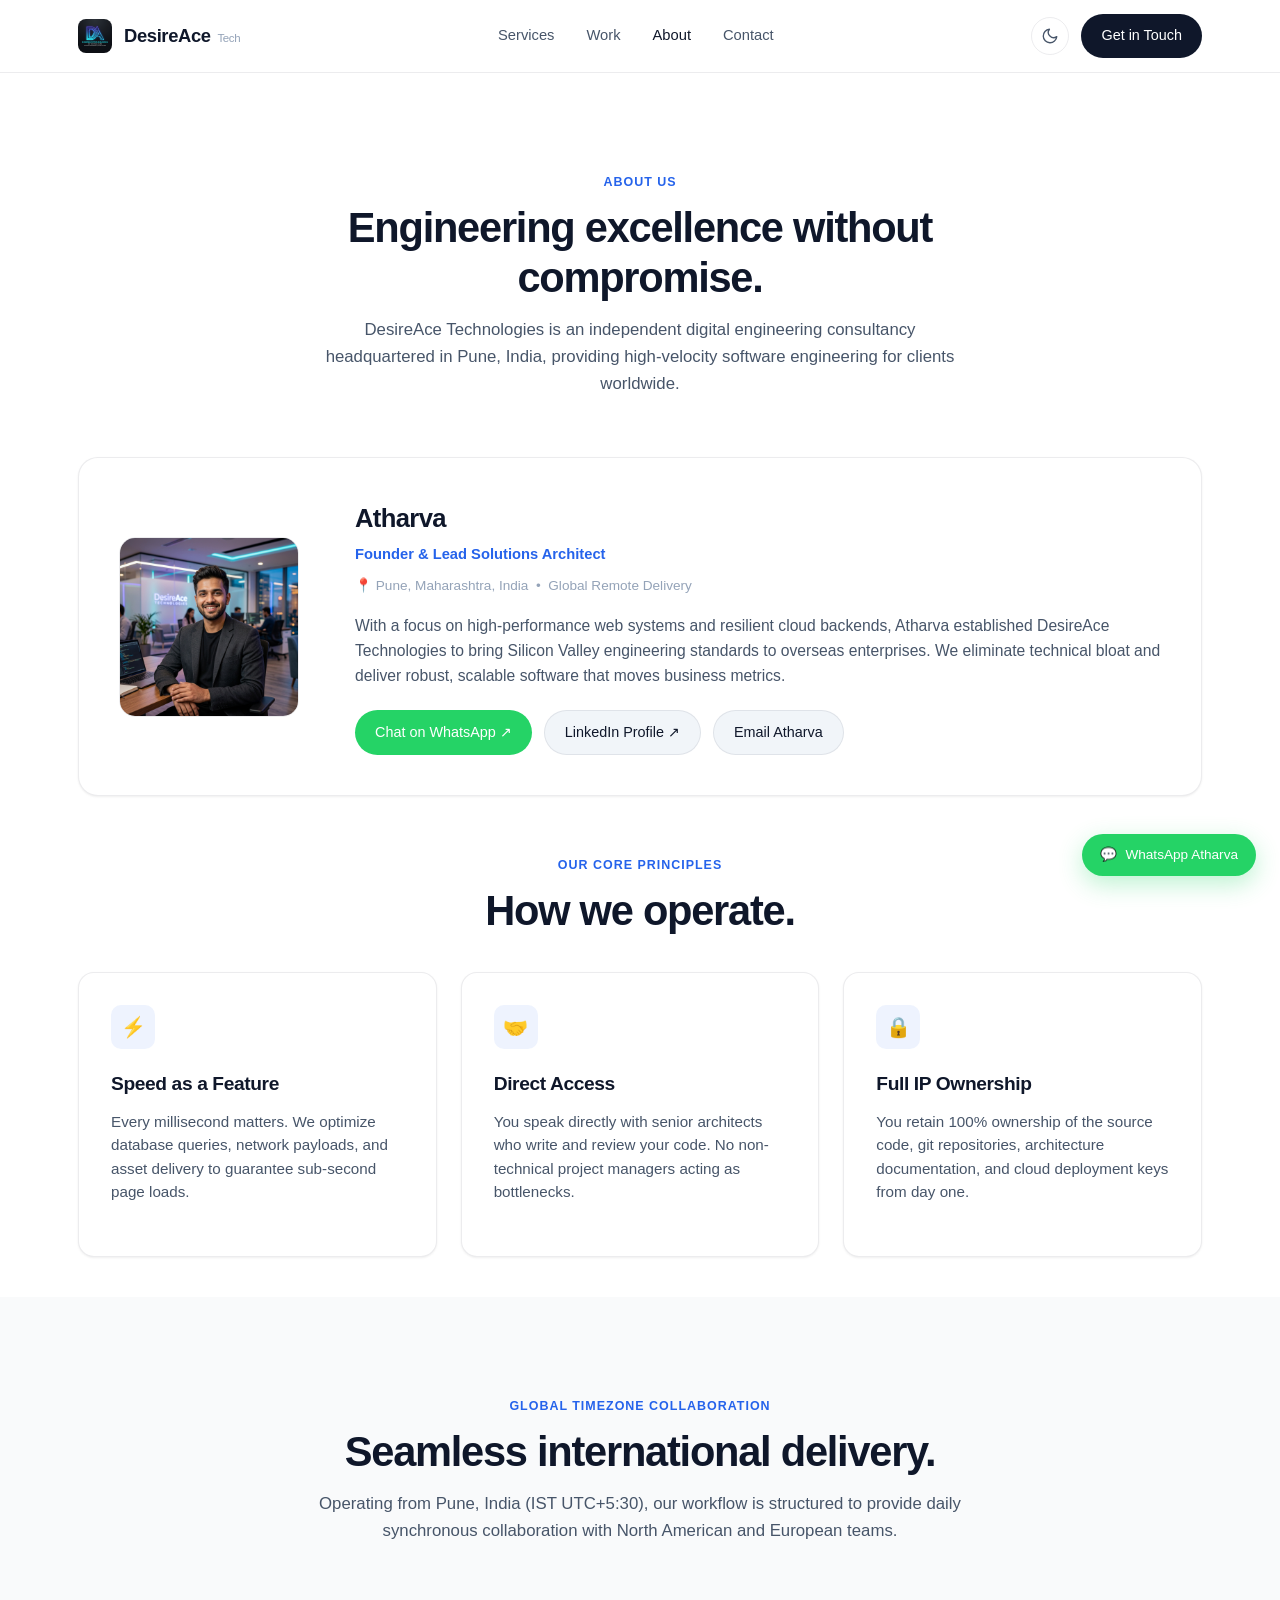
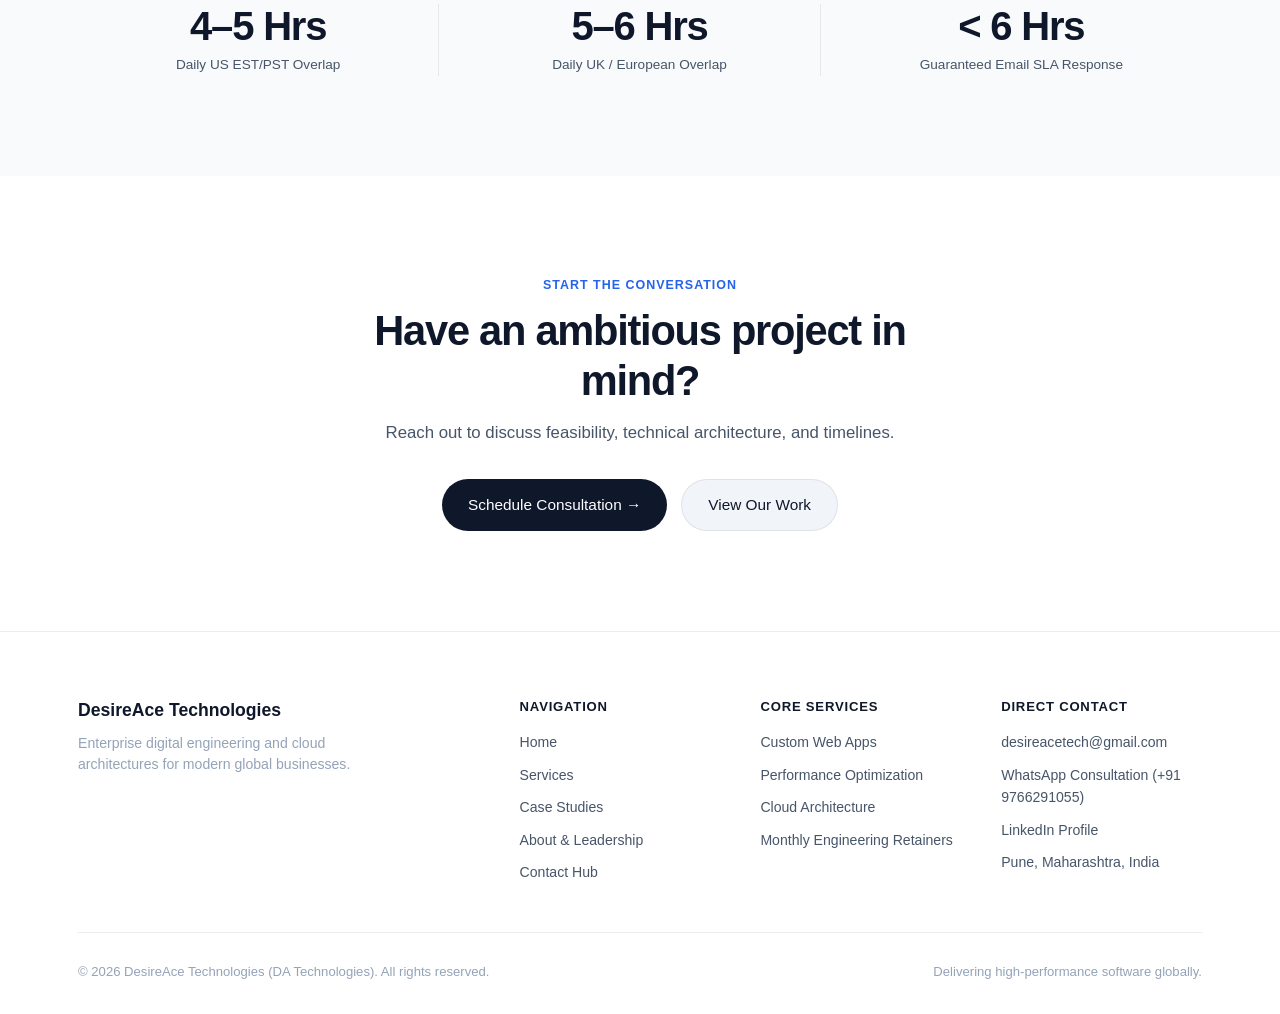
==== commit be834c2c: "Update official WhatsApp (+91 9766291055) and LinkedIn profile across all pages, email signatures, a" ====
--- a/about.html
+++ b/about.html
@@ -55,8 +55,8 @@
             With a focus on high-performance web systems and resilient cloud backends, Atharva established DesireAce Technologies to bring Silicon Valley engineering standards to overseas enterprises. We eliminate technical bloat and deliver robust, scalable software that moves business metrics.
           </p>
           <div class="founder-actions">
-            <a href="https://wa.me/919999999999?text=Hi%20Atharva%2C%20I%20would%20like%20to%20discuss%20a%20project." target="_blank" rel="noopener" class="btn btn-whatsapp">Chat on WhatsApp ↗</a>
-            <a href="https://www.linkedin.com/company/desireace-technologies" target="_blank" rel="noopener" class="btn btn-secondary">LinkedIn Profile ↗</a>
+            <a href="https://wa.me/919766291055?text=Hi%20Atharva%2C%20I%20would%20like%20to%20discuss%20a%20project." target="_blank" rel="noopener" class="btn btn-whatsapp">Chat on WhatsApp ↗</a>
+            <a href="https://www.linkedin.com/in/atharv-gujare" target="_blank" rel="noopener" class="btn btn-secondary">LinkedIn Profile ↗</a>
             <a href="mailto:desireacetech@gmail.com" class="btn btn-secondary">Email Atharva</a>
           </div>
         </div>
@@ -165,8 +165,8 @@
           <h5>Direct Contact</h5>
           <ul>
             <li><a href="mailto:desireacetech@gmail.com">desireacetech@gmail.com</a></li>
-            <li><a href="https://wa.me/919999999999" target="_blank" rel="noopener">WhatsApp Consultation</a></li>
-            <li><a href="https://www.linkedin.com/company/desireace-technologies" target="_blank" rel="noopener">LinkedIn</a></li>
+            <li><a href="https://wa.me/919766291055" target="_blank" rel="noopener">WhatsApp Consultation (+91 9766291055)</a></li>
+            <li><a href="https://www.linkedin.com/in/atharv-gujare" target="_blank" rel="noopener">LinkedIn Profile</a></li>
             <li><span>Pune, Maharashtra, India</span></li>
           </ul>
         </div>
@@ -180,7 +180,7 @@
   </footer>
 
   <!-- Subtle Floating WhatsApp -->
-  <a href="https://wa.me/919999999999?text=Hi%20Atharva%2C%20I%20would%20like%20to%20discuss%20a%20project." target="_blank" rel="noopener" class="whatsapp-float">
+  <a href="https://wa.me/919766291055?text=Hi%20Atharva%2C%20I%20would%20like%20to%20discuss%20a%20project." target="_blank" rel="noopener" class="whatsapp-float">
     <span>💬</span>
     <span>WhatsApp Atharva</span>
   </a>
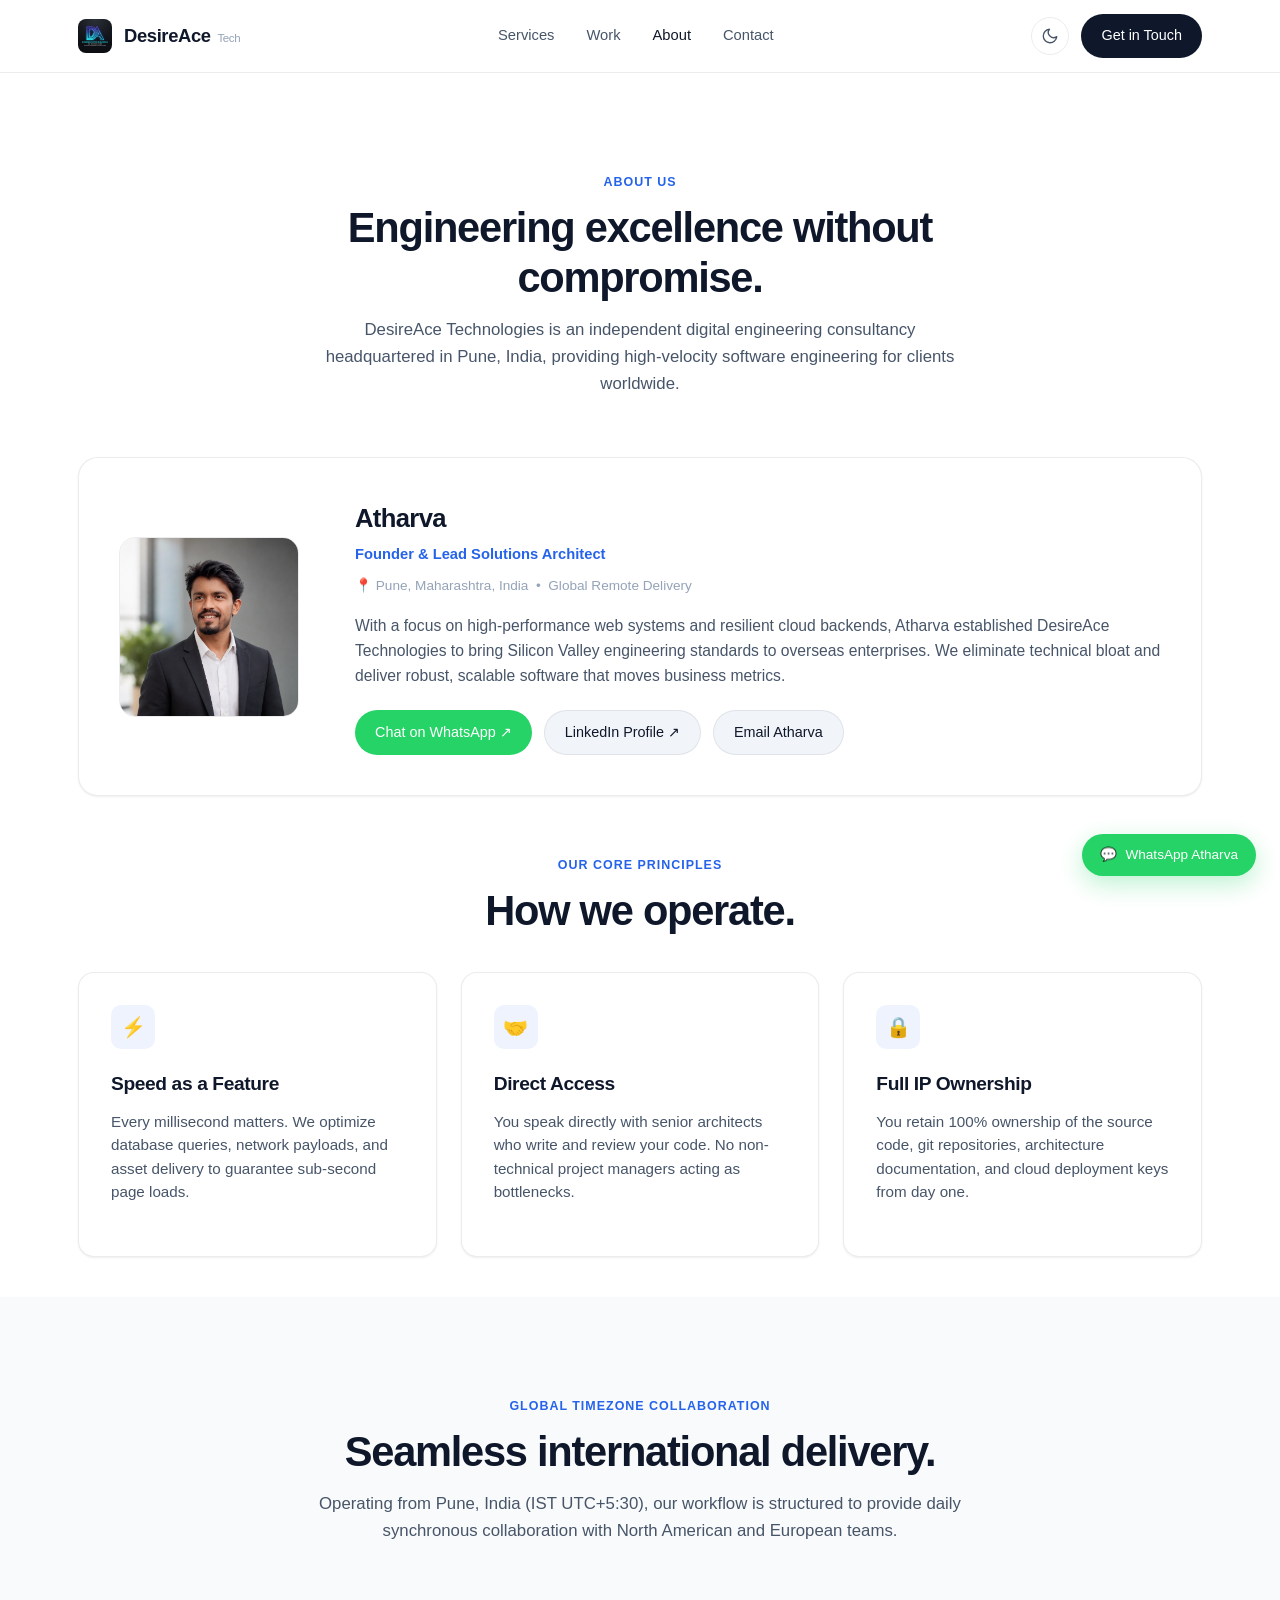
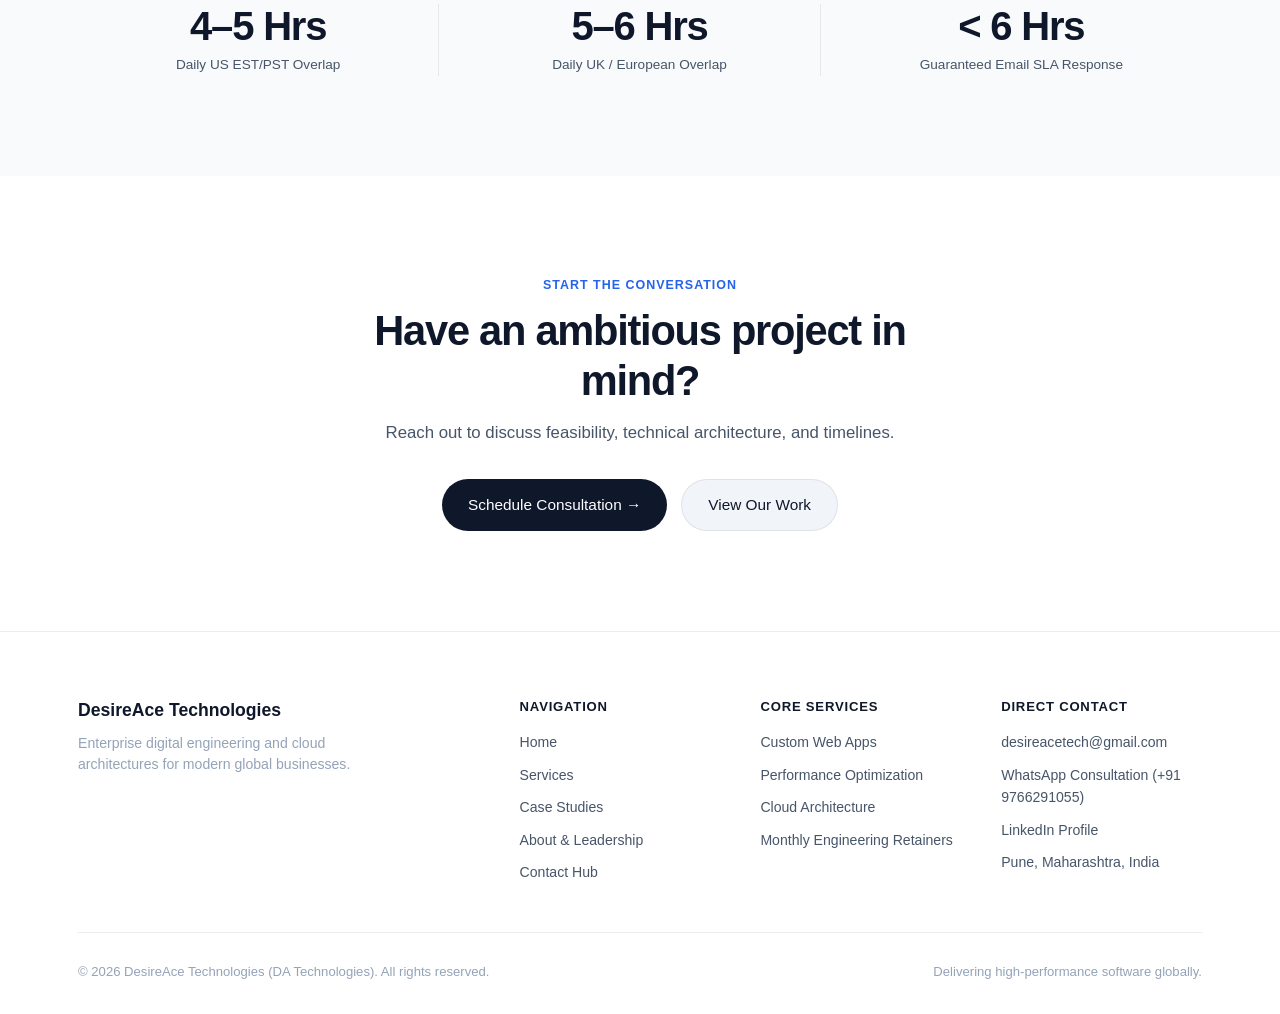
==== commit 2f869e62: "Update founder photo to real image assets/Founder.png in index, about, and contact pages" ====
--- a/about.html
+++ b/about.html
@@ -1,13 +1,16 @@
 <!DOCTYPE html>
 <html lang="en" data-theme="light">
+
 <head>
   <meta charset="UTF-8">
   <meta name="viewport" content="width=device-width, initial-scale=1.0">
   <title>About & Leadership — DesireAce Technologies</title>
-  <meta name="description" content="Meet Atharva, Founder & Lead Solutions Architect at DesireAce Technologies, a digital engineering consultancy based in Pune, India.">
+  <meta name="description"
+    content="Meet Atharva, Founder & Lead Solutions Architect at DesireAce Technologies, a digital engineering consultancy based in Pune, India.">
   <link rel="stylesheet" href="css/styles.css">
   <link rel="icon" type="image/jpeg" href="assets/logo.jpg">
 </head>
+
 <body>
 
   <!-- Navigation Header -->
@@ -29,7 +32,11 @@
         <button class="theme-toggle-btn" id="theme-toggle" aria-label="Toggle theme"></button>
         <a href="contact.html" class="btn btn-primary">Get in Touch</a>
         <button class="mobile-menu-btn" aria-label="Open menu">
-          <svg viewBox="0 0 24 24"><line x1="3" y1="12" x2="21" y2="12"></line><line x1="3" y1="6" x2="21" y2="6"></line><line x1="3" y1="18" x2="21" y2="18"></line></svg>
+          <svg viewBox="0 0 24 24">
+            <line x1="3" y1="12" x2="21" y2="12"></line>
+            <line x1="3" y1="6" x2="21" y2="6"></line>
+            <line x1="3" y1="18" x2="21" y2="18"></line>
+          </svg>
         </button>
       </div>
     </div>
@@ -41,22 +48,27 @@
       <div class="section-header">
         <span class="section-tag">ABOUT US</span>
         <h2>Engineering excellence without compromise.</h2>
-        <p>DesireAce Technologies is an independent digital engineering consultancy headquartered in Pune, India, providing high-velocity software engineering for clients worldwide.</p>
+        <p>DesireAce Technologies is an independent digital engineering consultancy headquartered in Pune, India,
+          providing high-velocity software engineering for clients worldwide.</p>
       </div>
 
       <!-- Executive Leadership Card -->
       <div class="founder-card" style="margin-bottom: 60px;">
-        <img src="assets/founder.jpg" alt="Atharva - Founder & Lead Solutions Architect" class="founder-photo">
+        <img src="assets/Founder.png" alt="Atharva - Founder & Lead Solutions Architect" class="founder-photo">
         <div class="founder-info">
           <h3>Atharva</h3>
           <div class="founder-title">Founder & Lead Solutions Architect</div>
           <div class="founder-location">📍 Pune, Maharashtra, India &nbsp;•&nbsp; Global Remote Delivery</div>
           <p class="founder-bio">
-            With a focus on high-performance web systems and resilient cloud backends, Atharva established DesireAce Technologies to bring Silicon Valley engineering standards to overseas enterprises. We eliminate technical bloat and deliver robust, scalable software that moves business metrics.
+            With a focus on high-performance web systems and resilient cloud backends, Atharva established DesireAce
+            Technologies to bring Silicon Valley engineering standards to overseas enterprises. We eliminate technical
+            bloat and deliver robust, scalable software that moves business metrics.
           </p>
           <div class="founder-actions">
-            <a href="https://wa.me/919766291055?text=Hi%20Atharva%2C%20I%20would%20like%20to%20discuss%20a%20project." target="_blank" rel="noopener" class="btn btn-whatsapp">Chat on WhatsApp ↗</a>
-            <a href="https://www.linkedin.com/in/atharv-gujare" target="_blank" rel="noopener" class="btn btn-secondary">LinkedIn Profile ↗</a>
+            <a href="https://wa.me/919766291055?text=Hi%20Atharva%2C%20I%20would%20like%20to%20discuss%20a%20project."
+              target="_blank" rel="noopener" class="btn btn-whatsapp">Chat on WhatsApp ↗</a>
+            <a href="https://www.linkedin.com/in/atharv-gujare" target="_blank" rel="noopener"
+              class="btn btn-secondary">LinkedIn Profile ↗</a>
             <a href="mailto:desireacetech@gmail.com" class="btn btn-secondary">Email Atharva</a>
           </div>
         </div>
@@ -72,19 +84,22 @@
         <div class="card">
           <div class="card-icon">⚡</div>
           <h3>Speed as a Feature</h3>
-          <p>Every millisecond matters. We optimize database queries, network payloads, and asset delivery to guarantee sub-second page loads.</p>
+          <p>Every millisecond matters. We optimize database queries, network payloads, and asset delivery to guarantee
+            sub-second page loads.</p>
         </div>
 
         <div class="card">
           <div class="card-icon">🤝</div>
           <h3>Direct Access</h3>
-          <p>You speak directly with senior architects who write and review your code. No non-technical project managers acting as bottlenecks.</p>
+          <p>You speak directly with senior architects who write and review your code. No non-technical project managers
+            acting as bottlenecks.</p>
         </div>
 
         <div class="card">
           <div class="card-icon">🔒</div>
           <h3>Full IP Ownership</h3>
-          <p>You retain 100% ownership of the source code, git repositories, architecture documentation, and cloud deployment keys from day one.</p>
+          <p>You retain 100% ownership of the source code, git repositories, architecture documentation, and cloud
+            deployment keys from day one.</p>
         </div>
       </div>
     </div>
@@ -96,7 +111,8 @@
       <div class="section-header">
         <span class="section-tag">GLOBAL TIMEZONE COLLABORATION</span>
         <h2>Seamless international delivery.</h2>
-        <p>Operating from Pune, India (IST UTC+5:30), our workflow is structured to provide daily synchronous collaboration with North American and European teams.</p>
+        <p>Operating from Pune, India (IST UTC+5:30), our workflow is structured to provide daily synchronous
+          collaboration with North American and European teams.</p>
       </div>
 
       <div class="metrics-grid" style="grid-template-columns: repeat(3, 1fr);">
@@ -165,8 +181,10 @@
           <h5>Direct Contact</h5>
           <ul>
             <li><a href="mailto:desireacetech@gmail.com">desireacetech@gmail.com</a></li>
-            <li><a href="https://wa.me/919766291055" target="_blank" rel="noopener">WhatsApp Consultation (+91 9766291055)</a></li>
-            <li><a href="https://www.linkedin.com/in/atharv-gujare" target="_blank" rel="noopener">LinkedIn Profile</a></li>
+            <li><a href="https://wa.me/919766291055" target="_blank" rel="noopener">WhatsApp Consultation (+91
+                9766291055)</a></li>
+            <li><a href="https://www.linkedin.com/in/atharv-gujare" target="_blank" rel="noopener">LinkedIn Profile</a>
+            </li>
             <li><span>Pune, Maharashtra, India</span></li>
           </ul>
         </div>
@@ -180,11 +198,13 @@
   </footer>
 
   <!-- Subtle Floating WhatsApp -->
-  <a href="https://wa.me/919766291055?text=Hi%20Atharva%2C%20I%20would%20like%20to%20discuss%20a%20project." target="_blank" rel="noopener" class="whatsapp-float">
+  <a href="https://wa.me/919766291055?text=Hi%20Atharva%2C%20I%20would%20like%20to%20discuss%20a%20project."
+    target="_blank" rel="noopener" class="whatsapp-float">
     <span>💬</span>
     <span>WhatsApp Atharva</span>
   </a>
 
   <script src="js/main.js"></script>
 </body>
-</html>
+
+</html>
